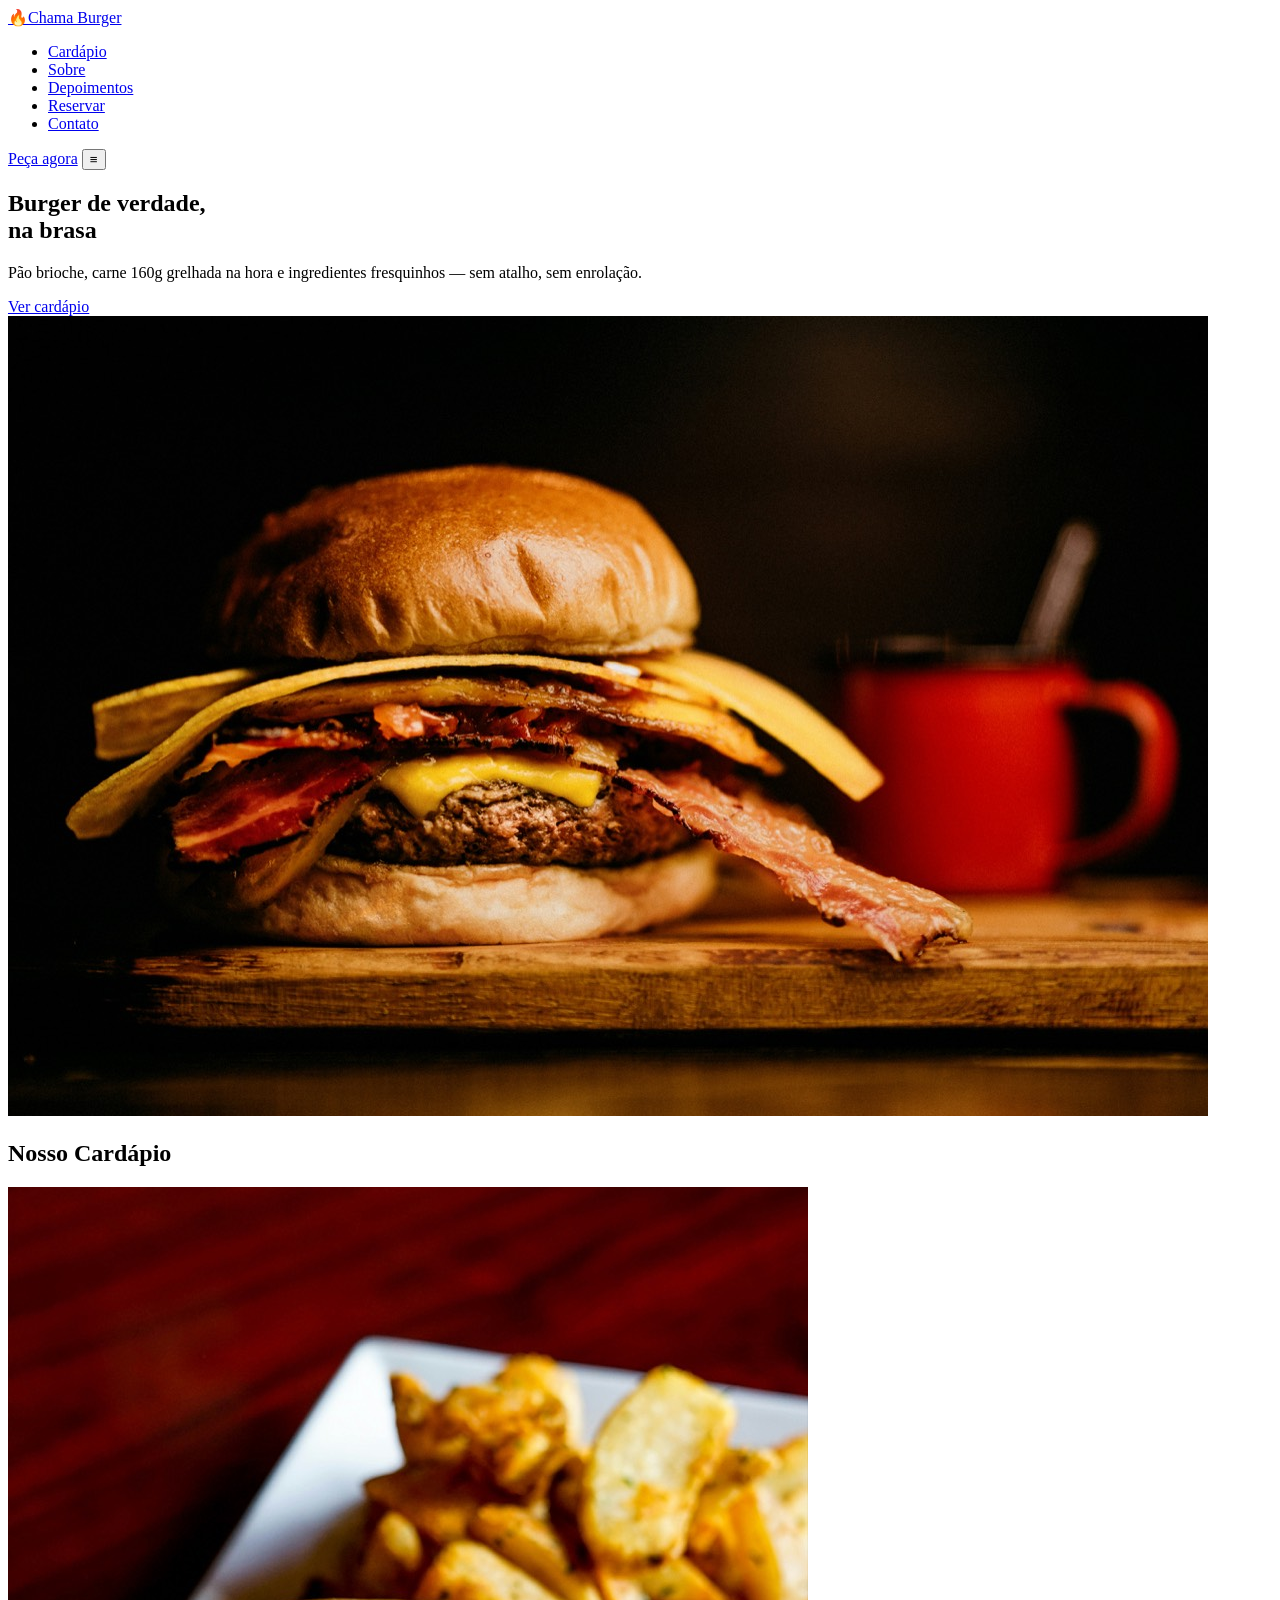
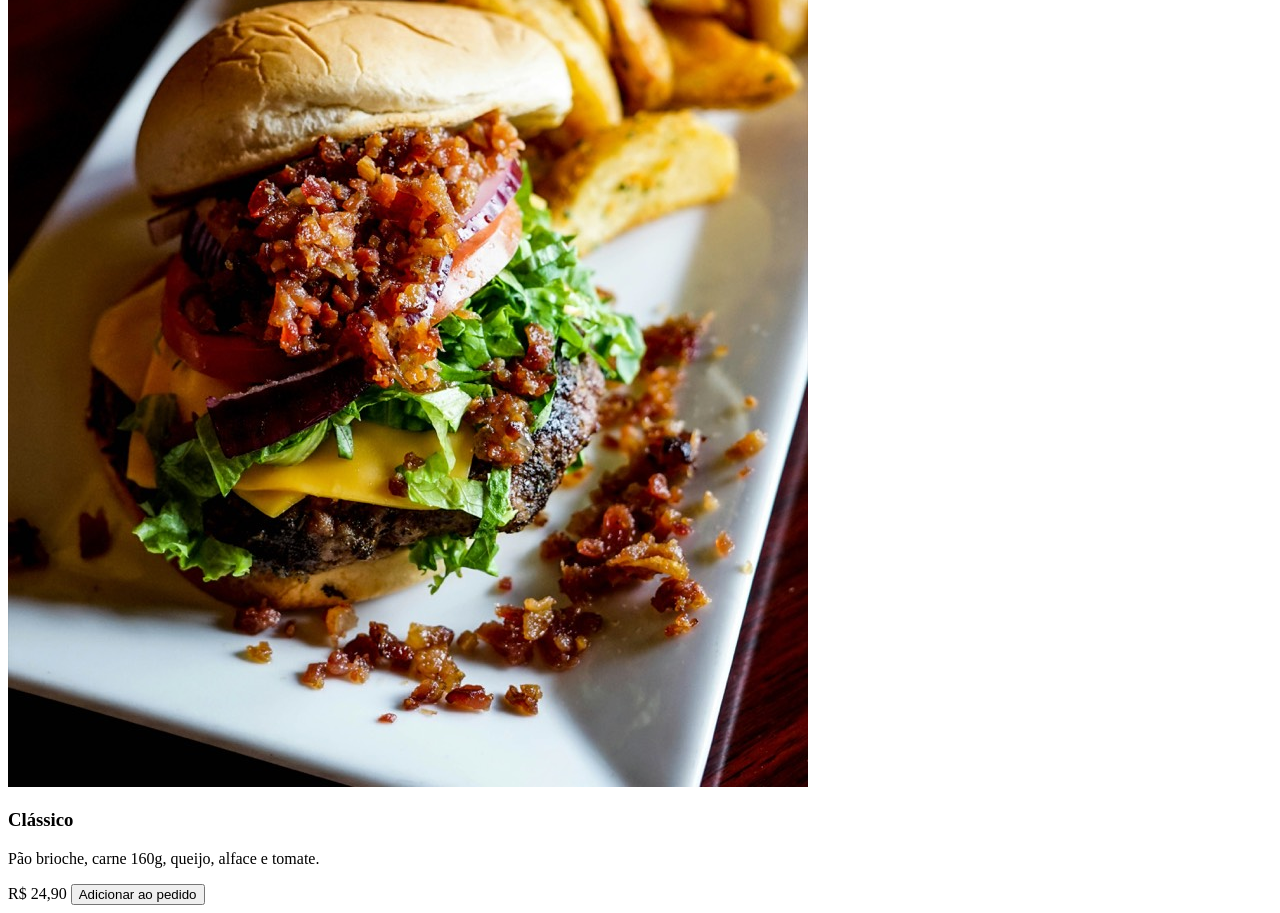
==== ChamaBurger1/index.html @ 5cbd8a9d "Primeiro commit" ====
<!DOCTYPE html>
<html lang="pt-BR">
<head>
    <meta charset="UTF-8">
    <meta name="viewport" content="width=device-width, initial-scale=1.0">
    <title>ChamaBurger</title>
</head>
<body>
    <header class="cabecalho-site">
        <nav class="barra-navegacao">
            <a href="#" class="logo">🔥Chama Burger</a>

            <ul class="menu-links" id="menuLink">
                <li><a href="#cardapio">Cardápio</a></li>
                <li><a href="#sobre">Sobre</a></li>
                <li><a href="#depoimentos">Depoimentos</a></li>
                <li><a href="#Reserva">Reservar</a></li>
                <li><a href="#Contato">Contato</a></li>
            </ul>
            <a href="#pedir" class="botao botao-nav">Peça agora</a>
            <button class="menu-abrir" id="menurAbrir" aria-label="Abrir menu">≡</button>
        </nav>
    </header>

    <main>
        <section class="destaque">
            <div class="destaque-conteudo">
                <div class="destaque-texto">
                    <h1>Burger de verdade,<br>na brasa</h1>
                    <p>Pão brioche, carne 160g grelhada na hora e ingredientes fresquinhos — sem atalho, sem enrolação.</p>
                    <a href="#cardapio" class="botao botao-primario">Ver cardápio</a>
                </div>
                <div class="destaque-imagem">
                    <img src="assets/images/destaque-burger.jpg" alt="Hambúrguer artesanal com bacon, queijo e pão brioche, grelhado na brasa">
                </div>
            </div>
        </section>

        <section class="cardapio" id="cardapio">
            <h2>Nosso Cardápio</h2>
            <div class="cardapio-itens">
                <article class="cardapio-item">
                    <div class="cardaipo-item-imagem">
                        <img src="assets/images/burger-classico.jpg" alt="Foto do burger Clássico: pão brioche, carne, tomate e queijo">
                    </div>
                    <h3>Clássico</h3>
                    <p>Pão brioche, carne 160g, queijo, alface e tomate.</p>
                    <span class="preco">R$ 24,90</span>
                    <button class="adicionar-carrinho" data-name="Clássico" data-preco="24.90">Adicionar ao pedido</button>
                </article>
            </div>
        </section>

    </main>

</body>
</html>
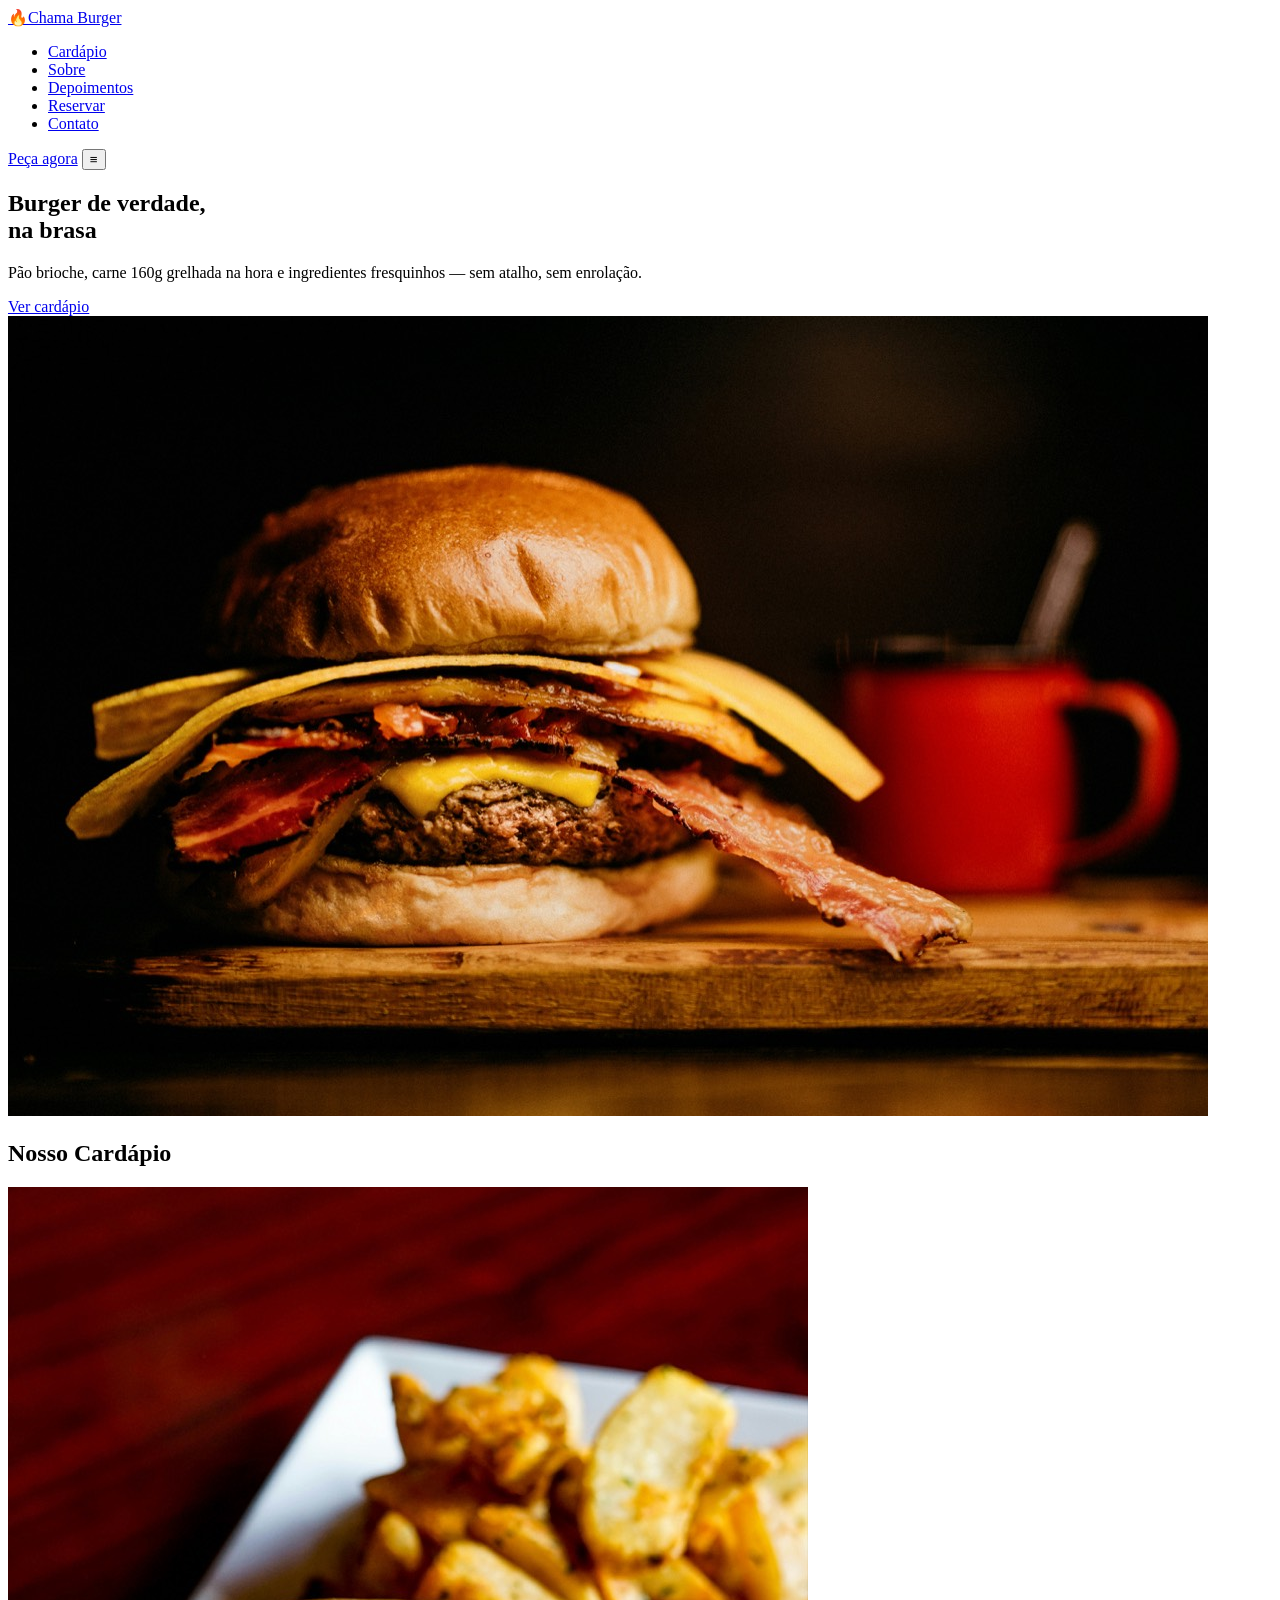
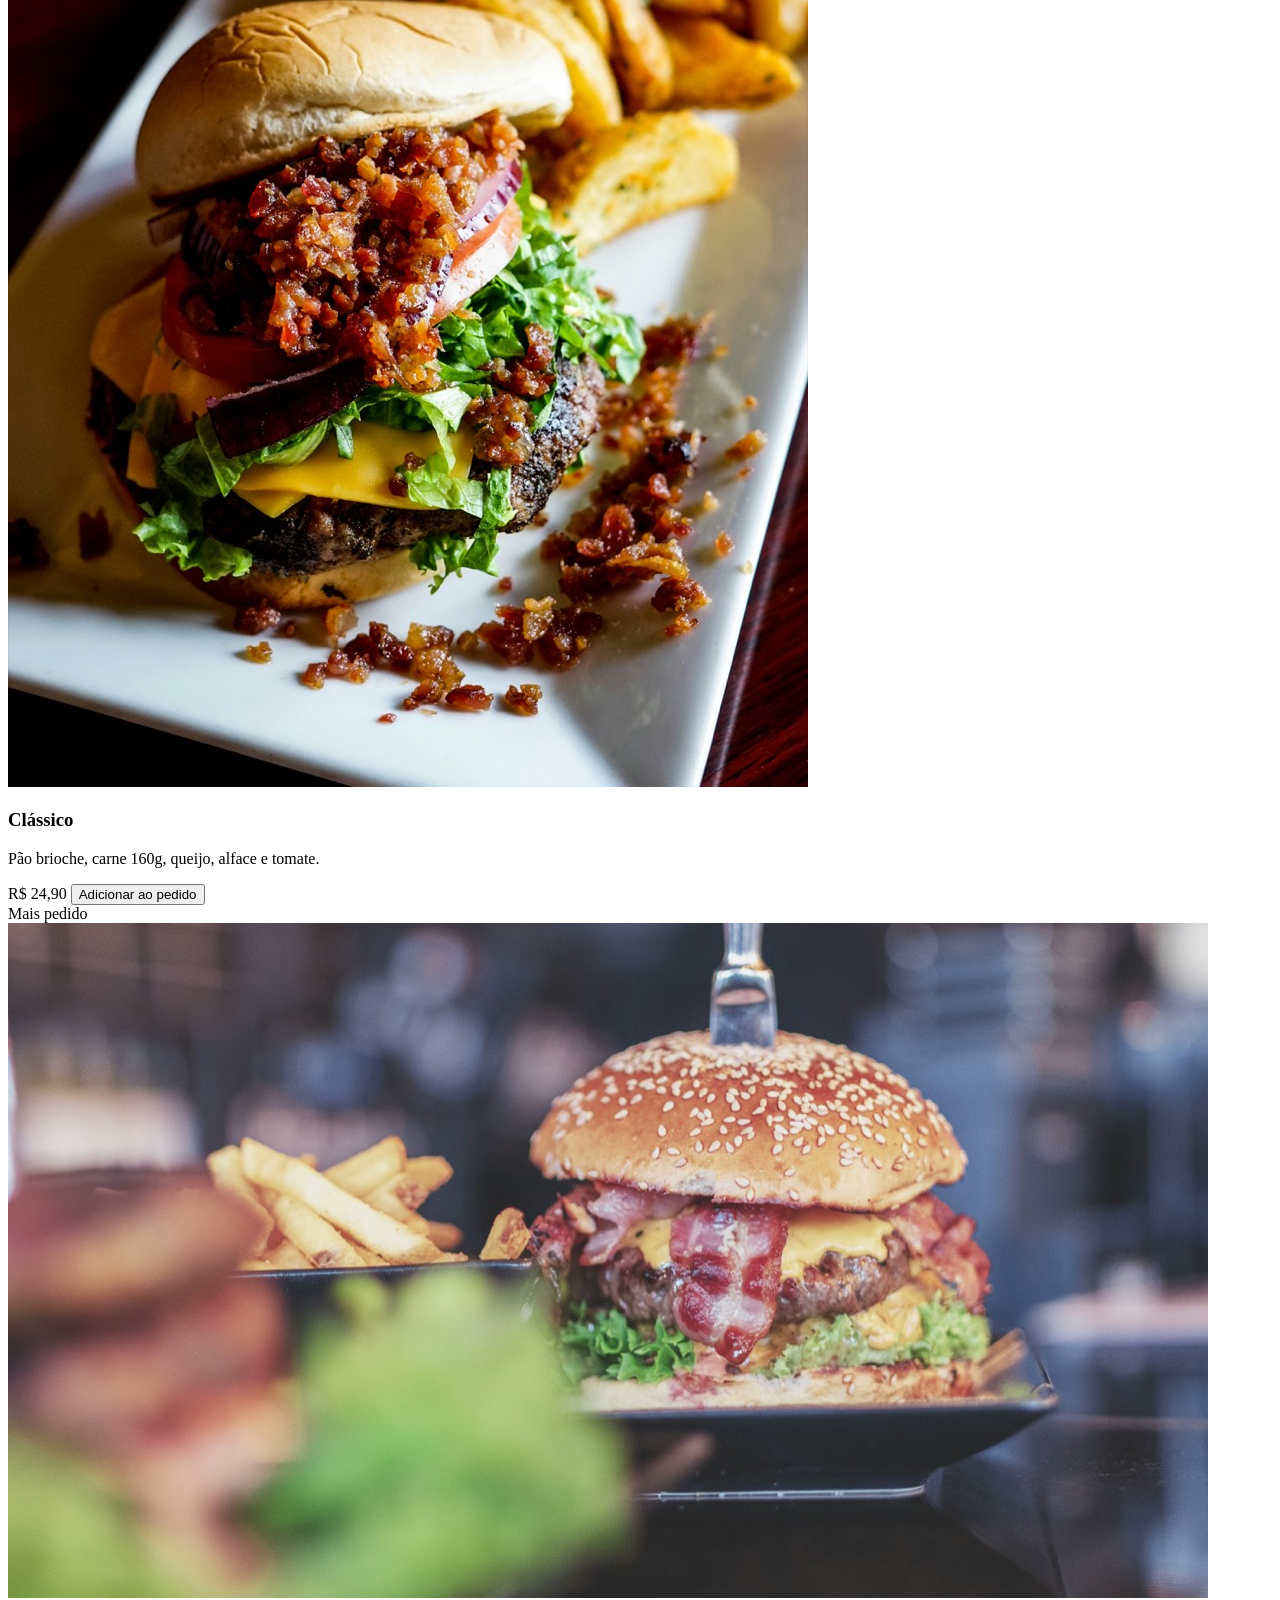
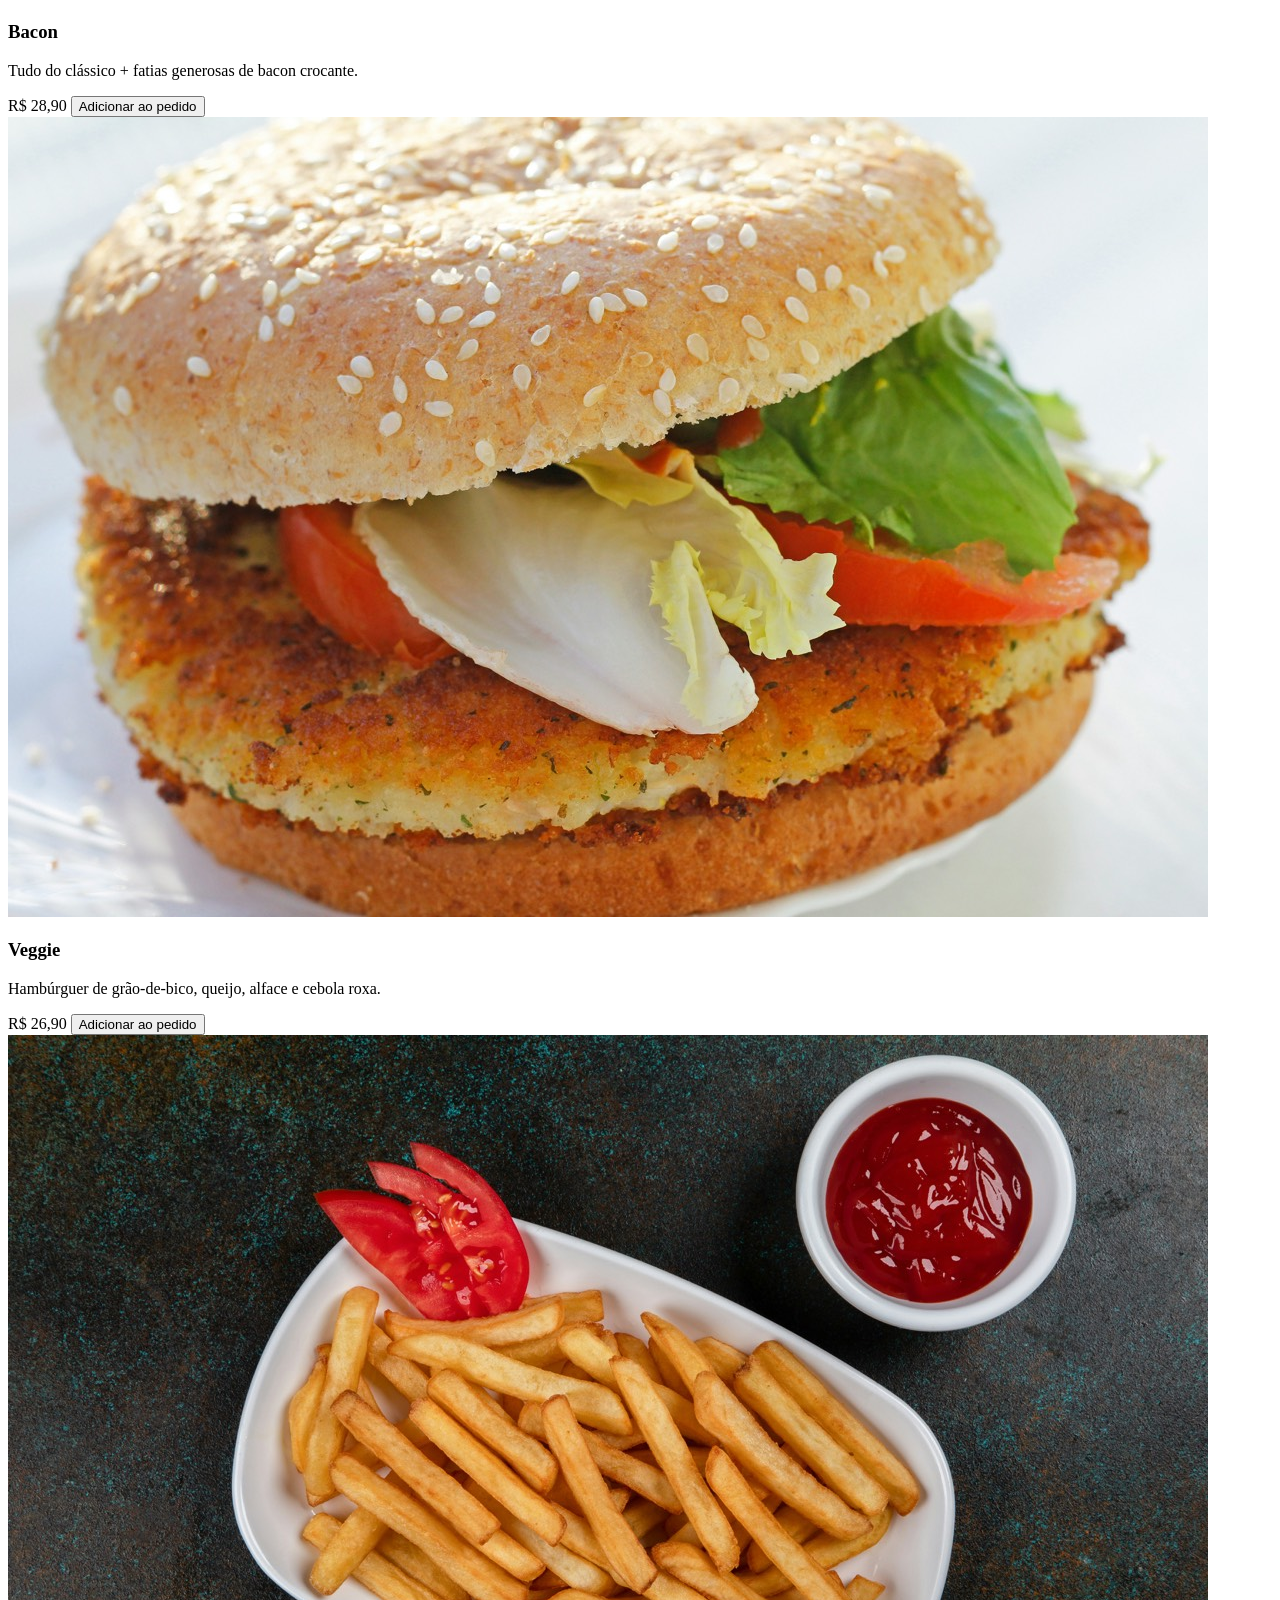
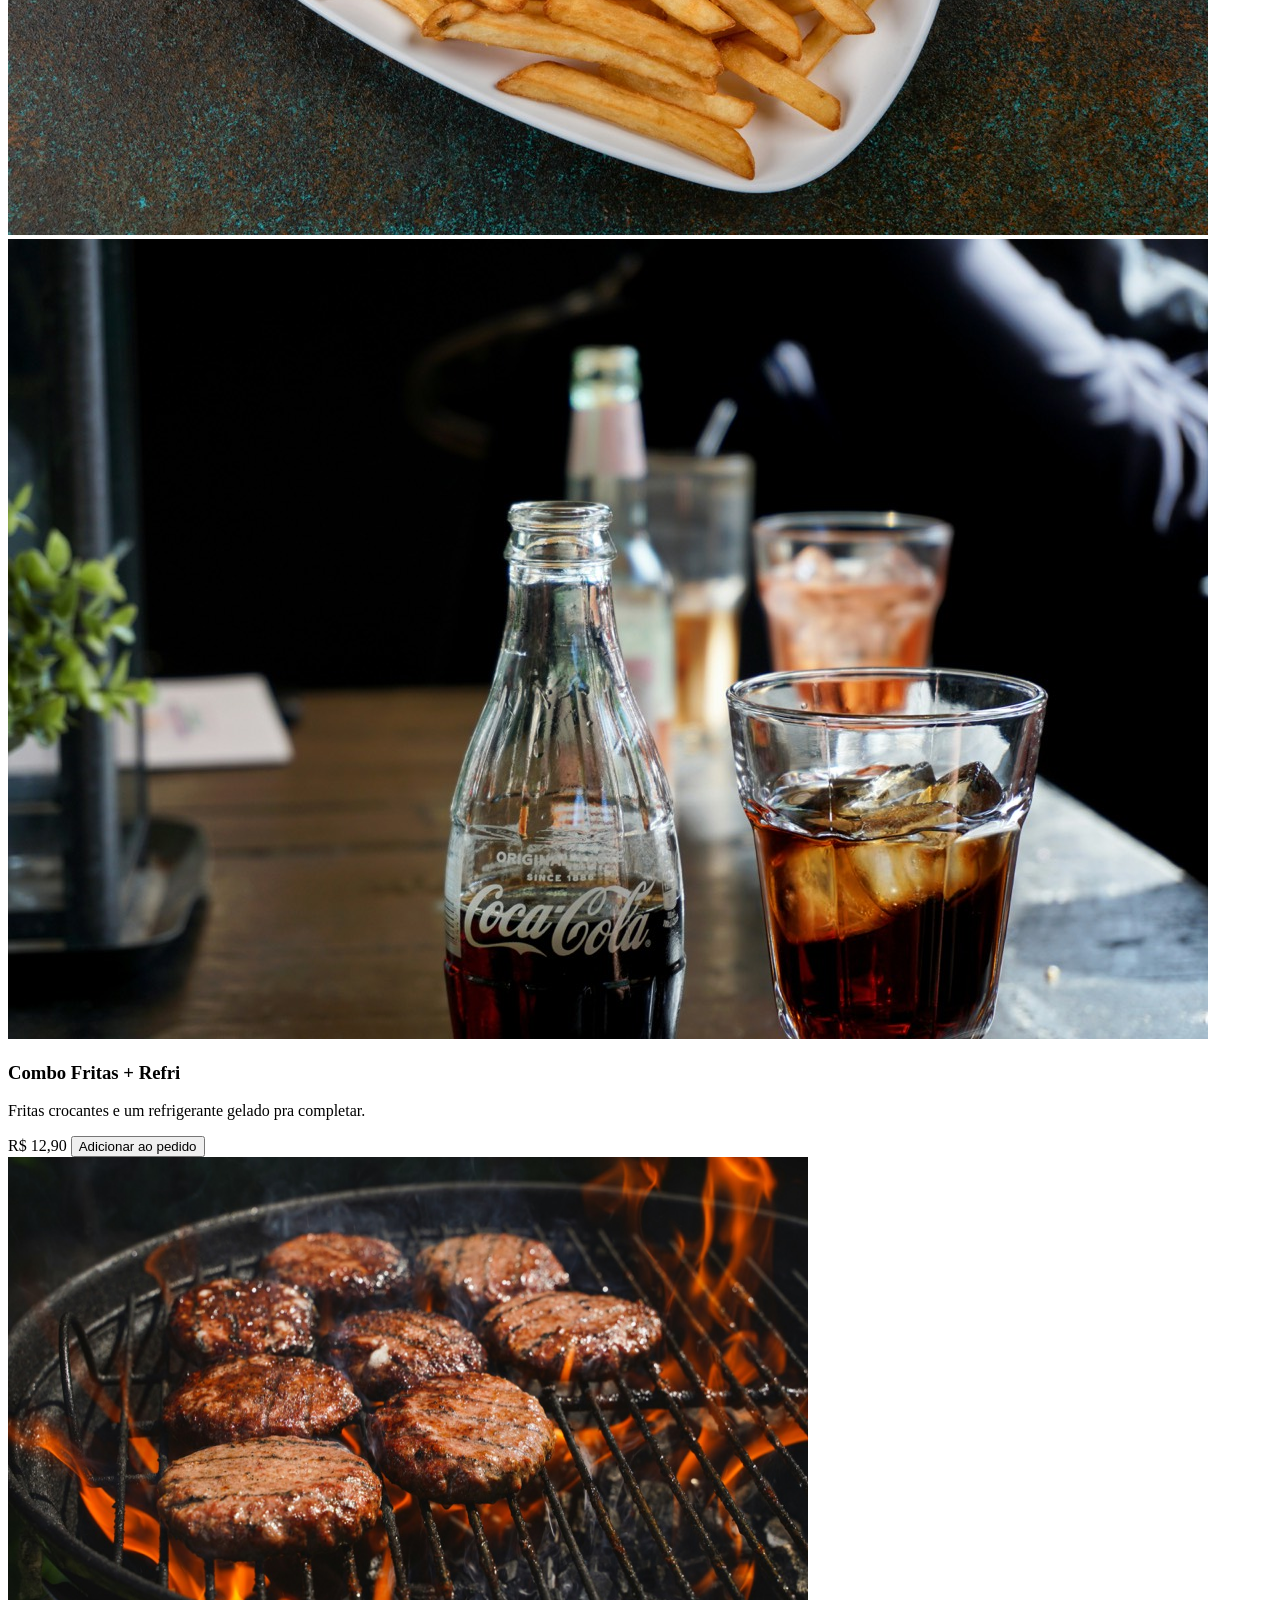
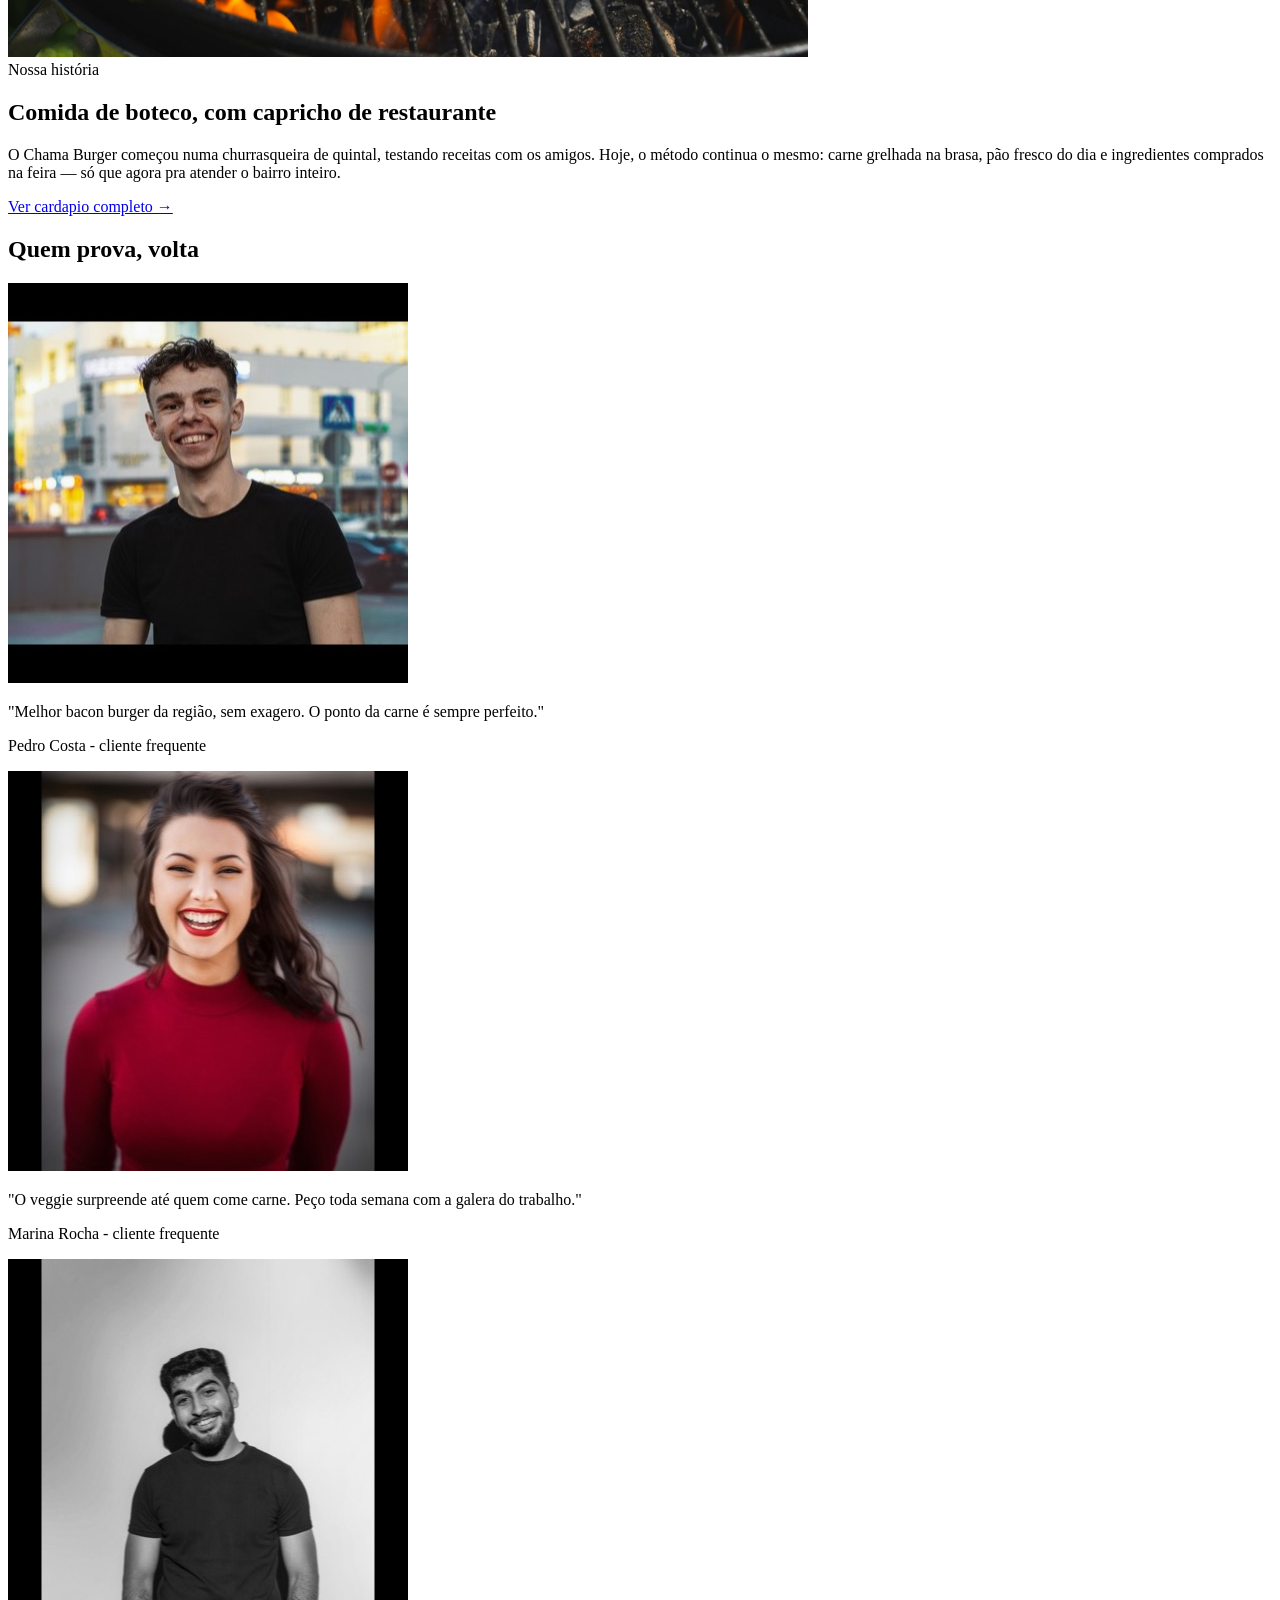
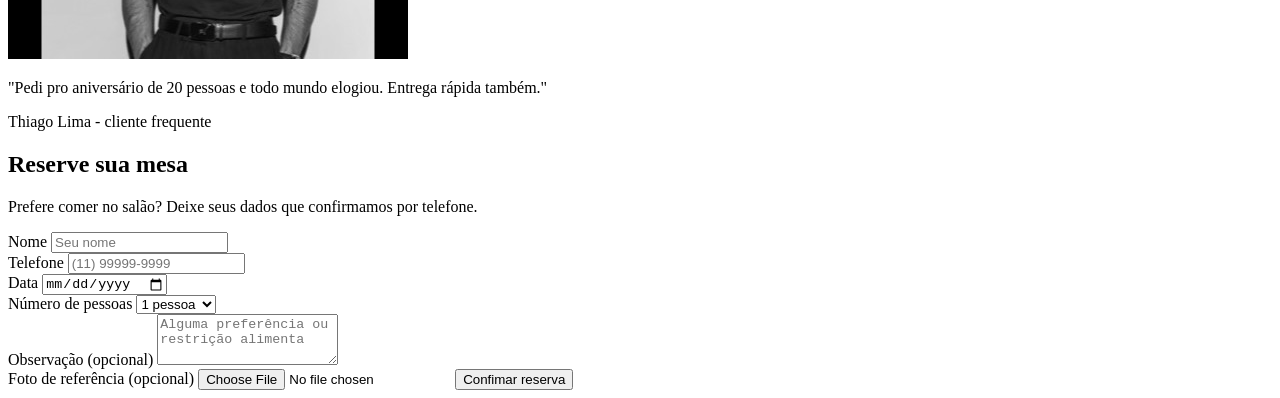
==== commit b9477e45: "ChamaBurger aula 2" ====
--- a/ChamaBurger1/index.html
+++ b/ChamaBurger1/index.html
@@ -1,10 +1,12 @@
 <!DOCTYPE html>
 <html lang="pt-BR">
+
 <head>
     <meta charset="UTF-8">
     <meta name="viewport" content="width=device-width, initial-scale=1.0">
     <title>ChamaBurger</title>
 </head>
+
 <body>
     <header class="cabecalho-site">
         <nav class="barra-navegacao">
@@ -27,11 +29,13 @@
             <div class="destaque-conteudo">
                 <div class="destaque-texto">
                     <h1>Burger de verdade,<br>na brasa</h1>
-                    <p>Pão brioche, carne 160g grelhada na hora e ingredientes fresquinhos — sem atalho, sem enrolação.</p>
+                    <p>Pão brioche, carne 160g grelhada na hora e ingredientes fresquinhos — sem atalho, sem enrolação.
+                    </p>
                     <a href="#cardapio" class="botao botao-primario">Ver cardápio</a>
                 </div>
                 <div class="destaque-imagem">
-                    <img src="assets/images/destaque-burger.jpg" alt="Hambúrguer artesanal com bacon, queijo e pão brioche, grelhado na brasa">
+                    <img src="assets/images/destaque-burger.jpg"
+                        alt="Hambúrguer artesanal com bacon, queijo e pão brioche, grelhado na brasa">
                 </div>
             </div>
         </section>
@@ -39,17 +43,149 @@
         <section class="cardapio" id="cardapio">
             <h2>Nosso Cardápio</h2>
             <div class="cardapio-itens">
+
                 <article class="cardapio-item">
                     <div class="cardaipo-item-imagem">
-                        <img src="assets/images/burger-classico.jpg" alt="Foto do burger Clássico: pão brioche, carne, tomate e queijo">
+                        <img src="assets/images/burger-classico.jpg"
+                            alt="Foto do burger Clássico: pão brioche, carne, tomate e queijo">
                     </div>
                     <h3>Clássico</h3>
                     <p>Pão brioche, carne 160g, queijo, alface e tomate.</p>
                     <span class="preco">R$ 24,90</span>
-                    <button class="adicionar-carrinho" data-name="Clássico" data-preco="24.90">Adicionar ao pedido</button>
+                    <button class="adicionar-carrinho" data-name="Clássico" data-preco="24.90">Adicionar ao
+                        pedido</button>
+                </article>
+
+                <article class="cardapio-item">
+                    <span class="selo">Mais pedido</span>
+                    <div class="cardaipo-item-imagem">
+                        <img src="assets/images/burger-bacon.jpg" alt="Foto do burger Bacon com fatias crocantes">
+                    </div>
+                    <h3>Bacon</h3>
+                    <p>Tudo do clássico + fatias generosas de bacon crocante.</p>
+                    <span class="preco">R$ 28,90</span>
+                    <button class="adicionar-carrinho" data-name="Bacon" data-preco="28.90">Adicionar ao pedido</button>
+                </article>
+
+                <article class="cardapio-item">
+                    <div class="cardaipo-item-imagem">
+                        <img src="assets/images/burger-veggie.jpg"
+                            alt="Foto do burger Veggie com grão-de-bico e salada">
+                    </div>
+                    <h3>Veggie</h3>
+                    <p>Hambúrguer de grão-de-bico, queijo, alface e cebola roxa.</p>
+                    <span class="preco">R$ 26,90</span>
+                    <button class="adicionar-carrinho" data-name="Veggie" data-preco="26.90">Adicionar ao
+                        pedido</button>
+                </article>
+
+                <article class="cardapio-item">
+                    <div class="cardaipo-item-imagem cardaipo-item-imagem-combo">
+                        <img src="assets/images/fritas.jpg" alt="Porção de fritas crocantes">
+                        <img src="assets/images/bebida.jpg" alt="Refrigerante gelado com gelo">
+                    </div>
+                    <h3>Combo Fritas + Refri</h3>
+                    <p>Fritas crocantes e um refrigerante gelado pra completar.</p>
+                    <span class="preco">R$ 12,90</span>
+                    <button class="adicionar-carrinho" data-name="Combo Fritas + Refri" data-preco="12.90">Adicionar ao
+                        pedido</button>
                 </article>
             </div>
         </section>
+
+        <!-- Sobre -->
+        <section class="sobre" id="sobre">
+            <div class="Sobre-imagem">
+                <img src="assets/images/sobre-burger.jpg" alt="Hambúrguer na brasa " width="800" height="500">
+            </div>
+
+            <div class="sobre-texto">
+                <span class="secao-rotulo">Nossa história</span>
+                <h2>Comida de boteco, com capricho de restaurante</h2>
+                <p>O Chama Burger começou numa churrasqueira de quintal, testando receitas com os
+                    amigos. Hoje, o método continua o mesmo: carne grelhada na brasa, pão fresco
+                    do dia e ingredientes comprados na feira — só que agora pra atender o bairro
+                    inteiro.
+                </p>
+                <a href="#cardapio" class="link-seta">Ver cardapio completo →</a>
+            </div>
+        </section>
+
+       <!-- Depoimentos -->
+        <section class="Depoimentos" id="Depoimentos">
+
+            <h2>Quem prova, volta</h2>
+            <div class="Depoimentos-lista">
+
+                <article class="Depoimento">
+                    <img src="assets/images/avatar-pedro.jpg" alt="foto de Pedro Costa" class="avatar">
+                    <p class="citacao">"Melhor bacon burger da região, sem exagero. O ponto da carne é sempre perfeito."</p>
+                    <p class="autor">Pedro Costa <span>- cliente frequente</span></p>
+                </article>
+
+                <article class="Depoimento">
+                    <img src="assets/images/avatar-marina.jpg" alt="foto de Marina Rocha" class="avatar">
+                    <p class="citacao">"O veggie surpreende até quem come carne. Peço toda semana com a galera do trabalho."</p>
+                    <p class="autor">Marina Rocha <span>- cliente frequente</span></p>
+                </article>
+
+                <article class="Depoimento">
+                    <img src="assets/images/avatar-thiago.jpg" alt="foto de Thiago Lima" class="avatar">
+                    <p class="citacao">"Pedi pro aniversário de 20 pessoas e todo mundo elogiou. Entrega rápida também."</p>
+                    <p class="autor">Thiago Lima <span>- cliente frequente</span></p>
+                </article>
+            </div>
+        </section>
+
+        <!-- Reserva -->  
+        <section class="reserva" id="reserva">
+            <h2>Reserve sua mesa</h2>
+            <p>Prefere comer no salão? Deixe seus dados que confirmamos por telefone.</p>
+
+            <form class="reserva-formulario" id="reservaFormulario">
+
+                <div class="linha-formulario">
+                    <label for="nome">Nome</label>
+                    <input type="text" id="nome" name="nome" placeholder="Seu nome" required>
+                </div>
+
+                <div class="linha-formulario">
+                    <label for="telefone">Telefone</label>
+                    <input type="tel" id="telefone" name="telefone" placeholder="(11) 99999-9999" required>
+                </div>
+
+                <div class="linha-formulario">
+                    <label for="data">Data</label>
+                    <input type="date" id="data" name="data" required>
+                </div>
+
+                <div class="linha-formulario">
+                    <label for="pessoas">Número de pessoas</label>
+                    <select name="pessoas" id="pessoas">
+                        <option value="1">1 pessoa</option>
+                        <option value="2">2 pessoa</option>
+                        <option value="3">3 pessoa</option>
+                        <option value="4">4 pessoa</option>
+                        <option value="5+">5 ou mais</option>
+                    </select>
+                </div>
+
+                <div class="linha-formulario linha-formulario-completa">
+                    <label for="mensagem">Observação (opcional)</label>
+                    <textarea name="mensagem" id="mensagem" rows="3" placeholder="Alguma preferência ou restrição alimenta"></textarea>
+                </div>
+
+                <div class="linha-formulario linha-formulario-completa">
+                    <label for="foto">Foto de referência (opcional)</label>
+                    <input type="file" id="foto" name="foto" accept="image/*">
+
+                    <img id="fotoPrevia" class="foto-previa" alt="Prévia da imagem selecionada" hidden>
+                    <button type="submit" class="botao botao-primario formulario-enviar">Confimar reserva</button>
+                </div>
+
+            </form>
+        </section>
+
 
     </main>
 
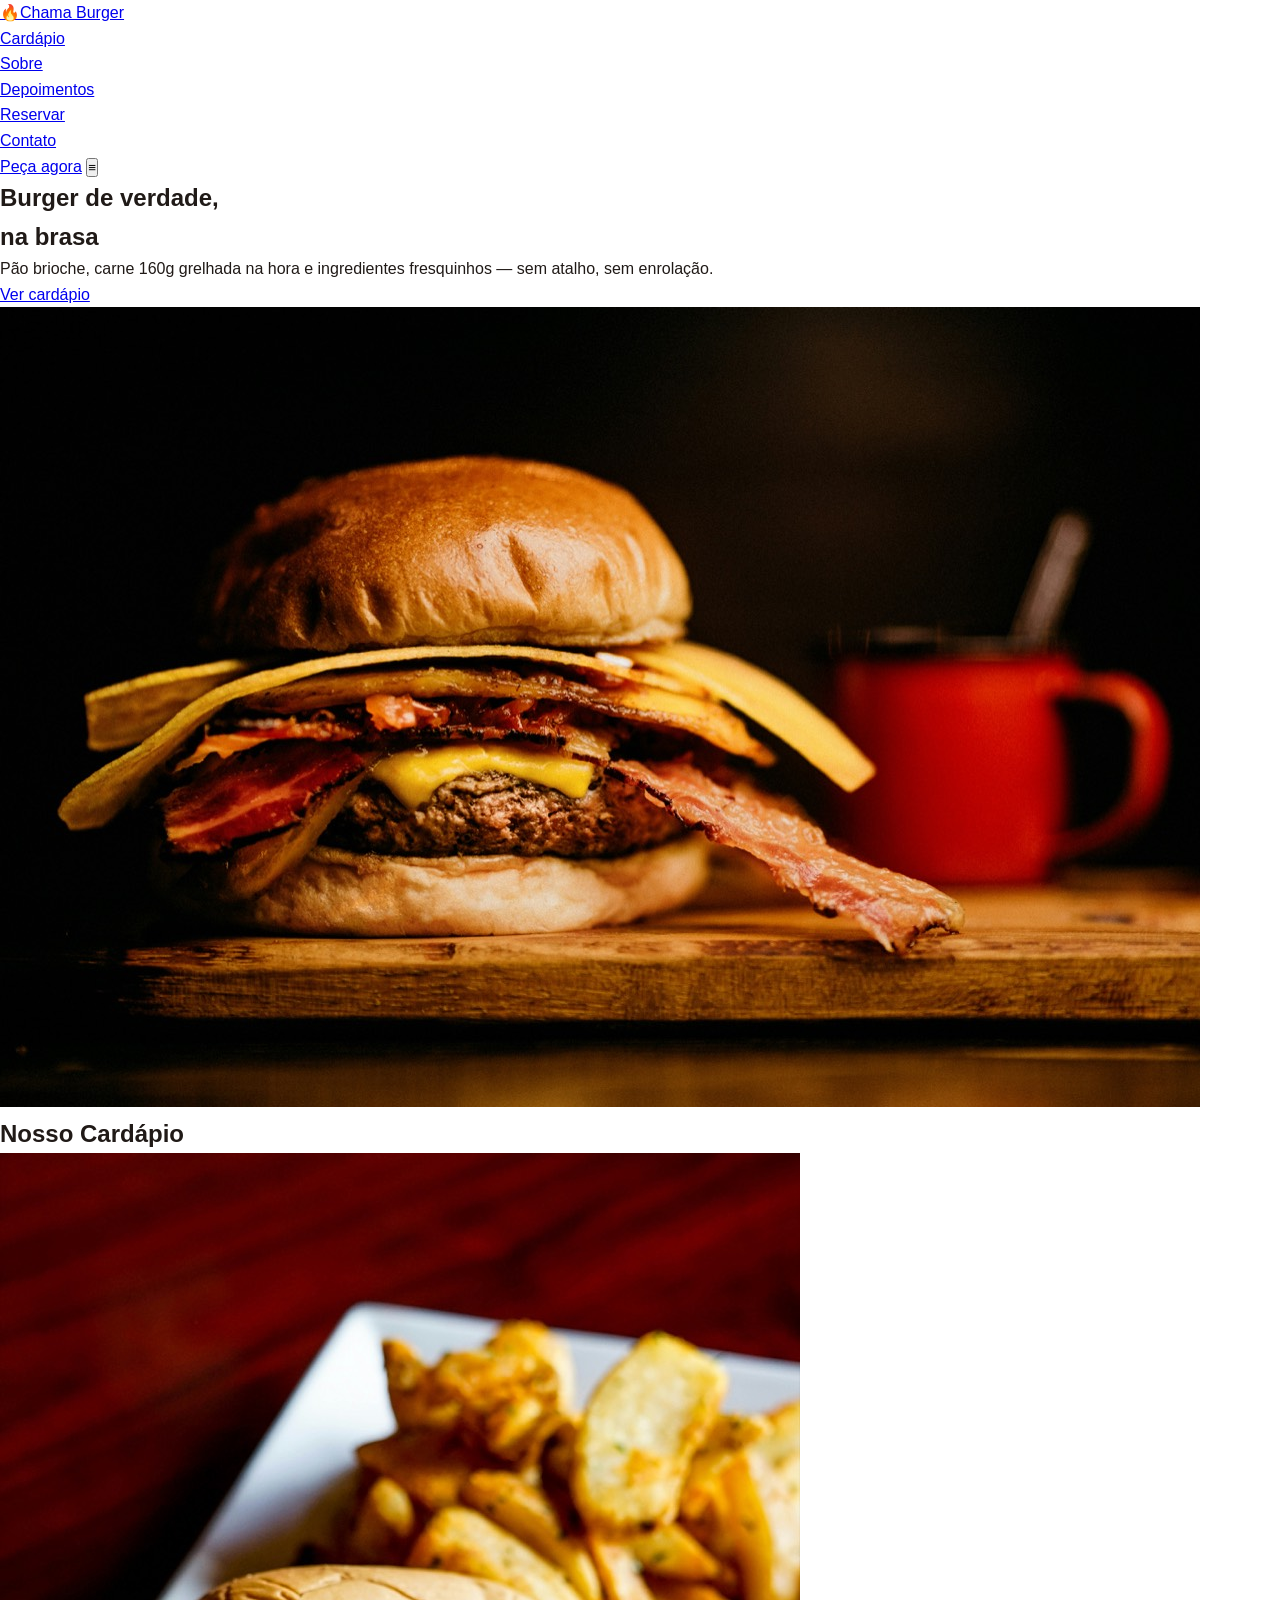
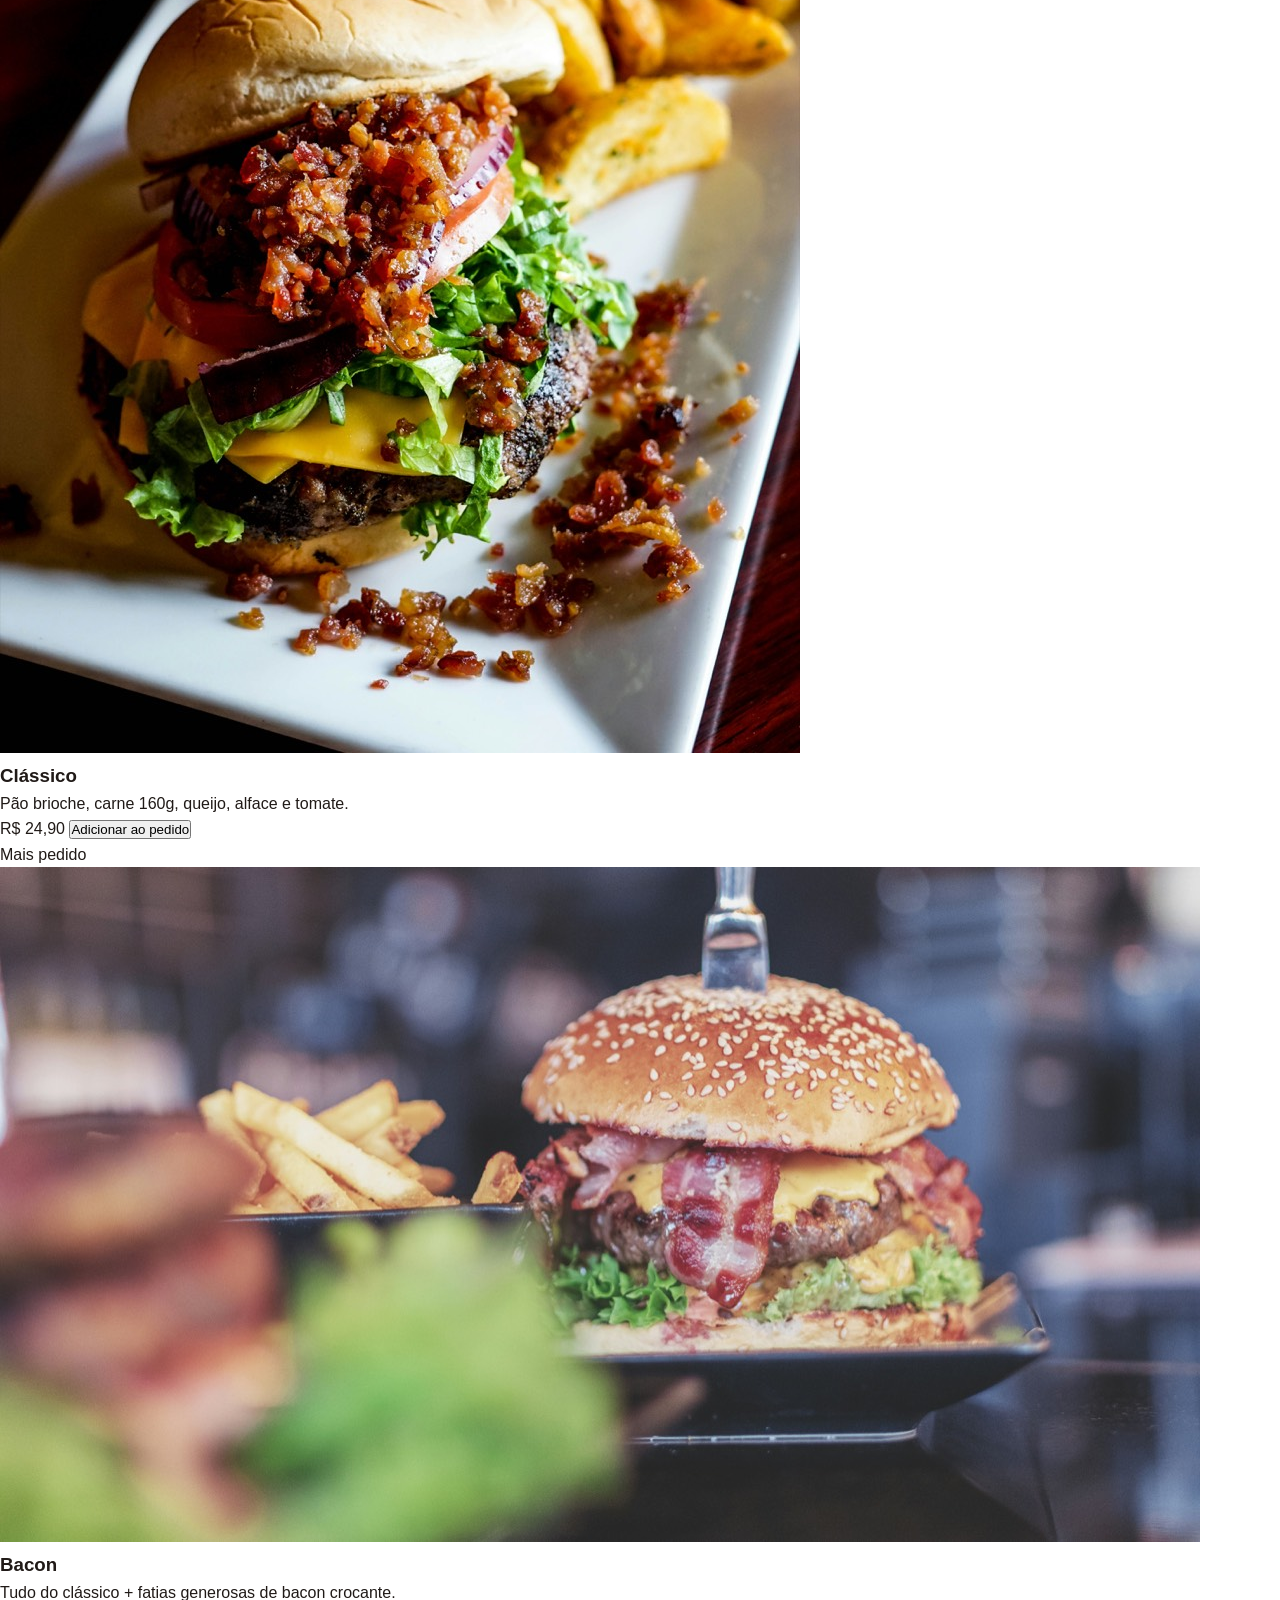
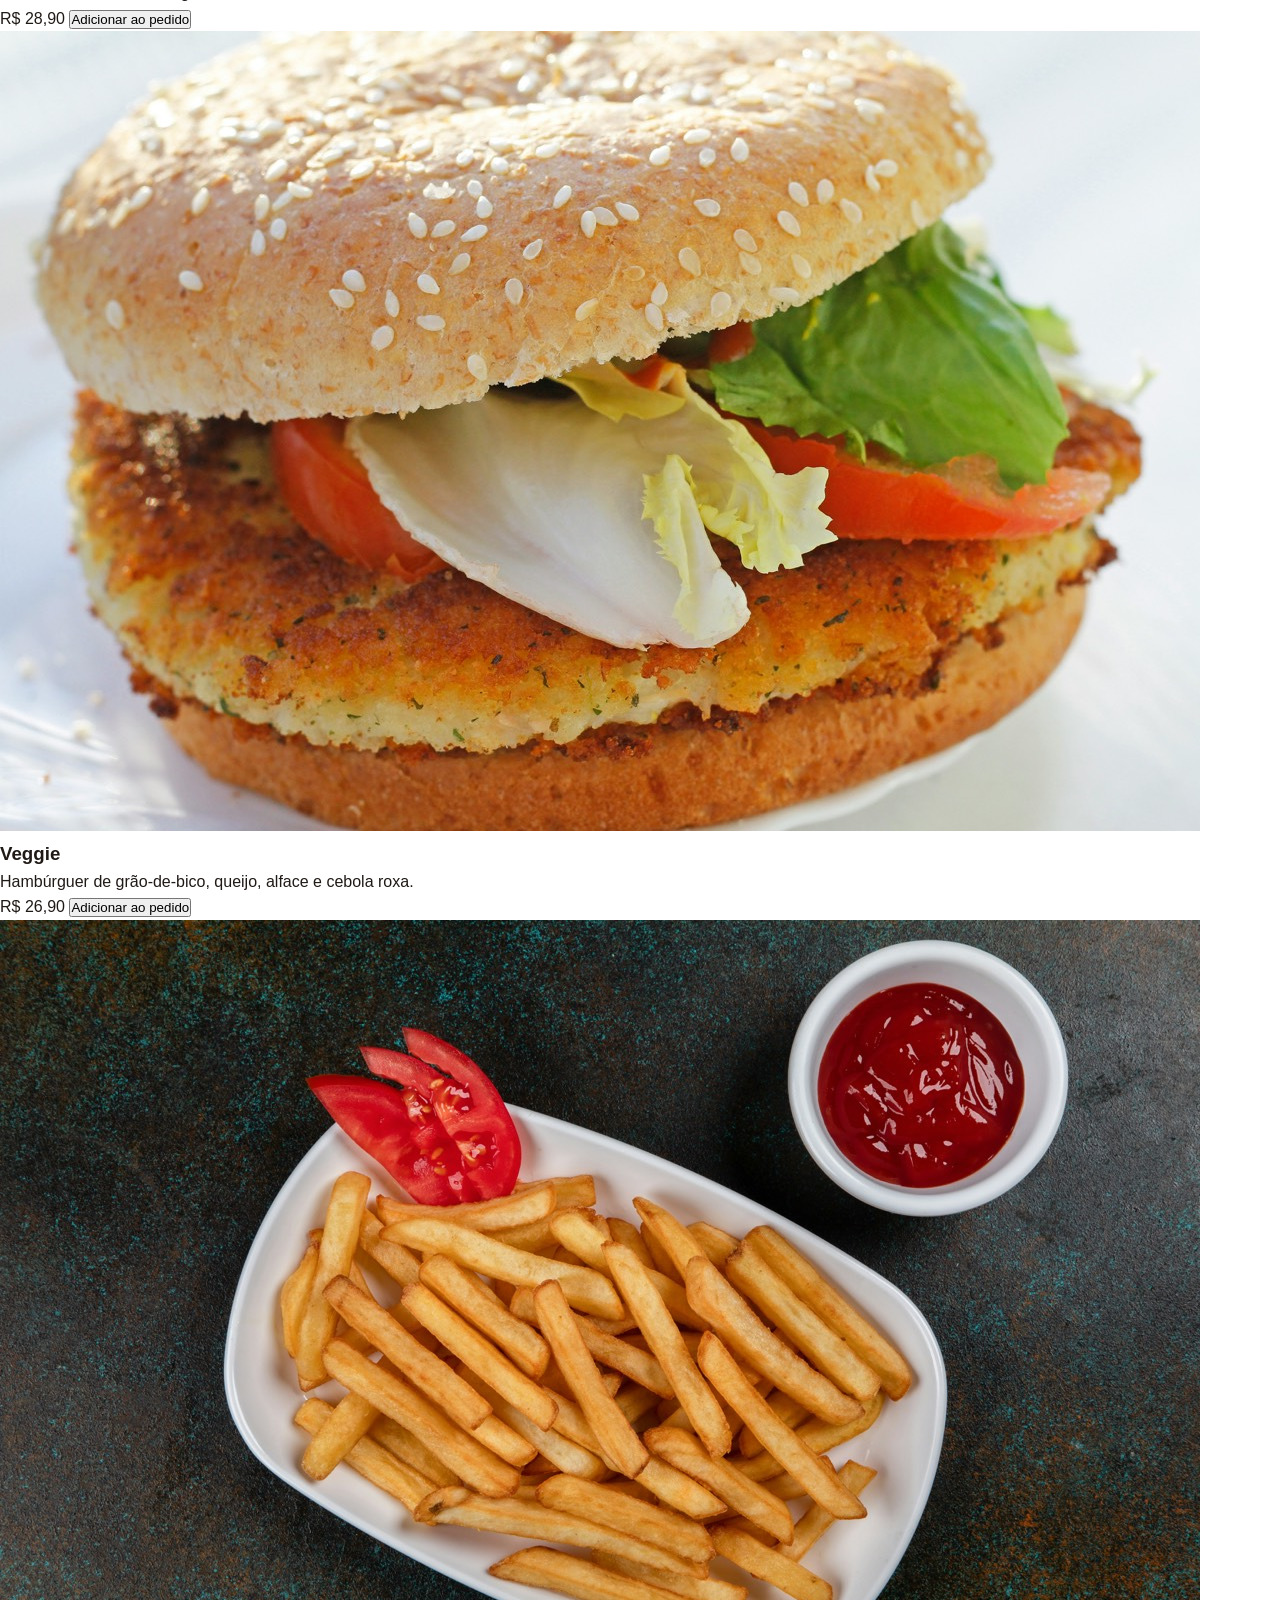
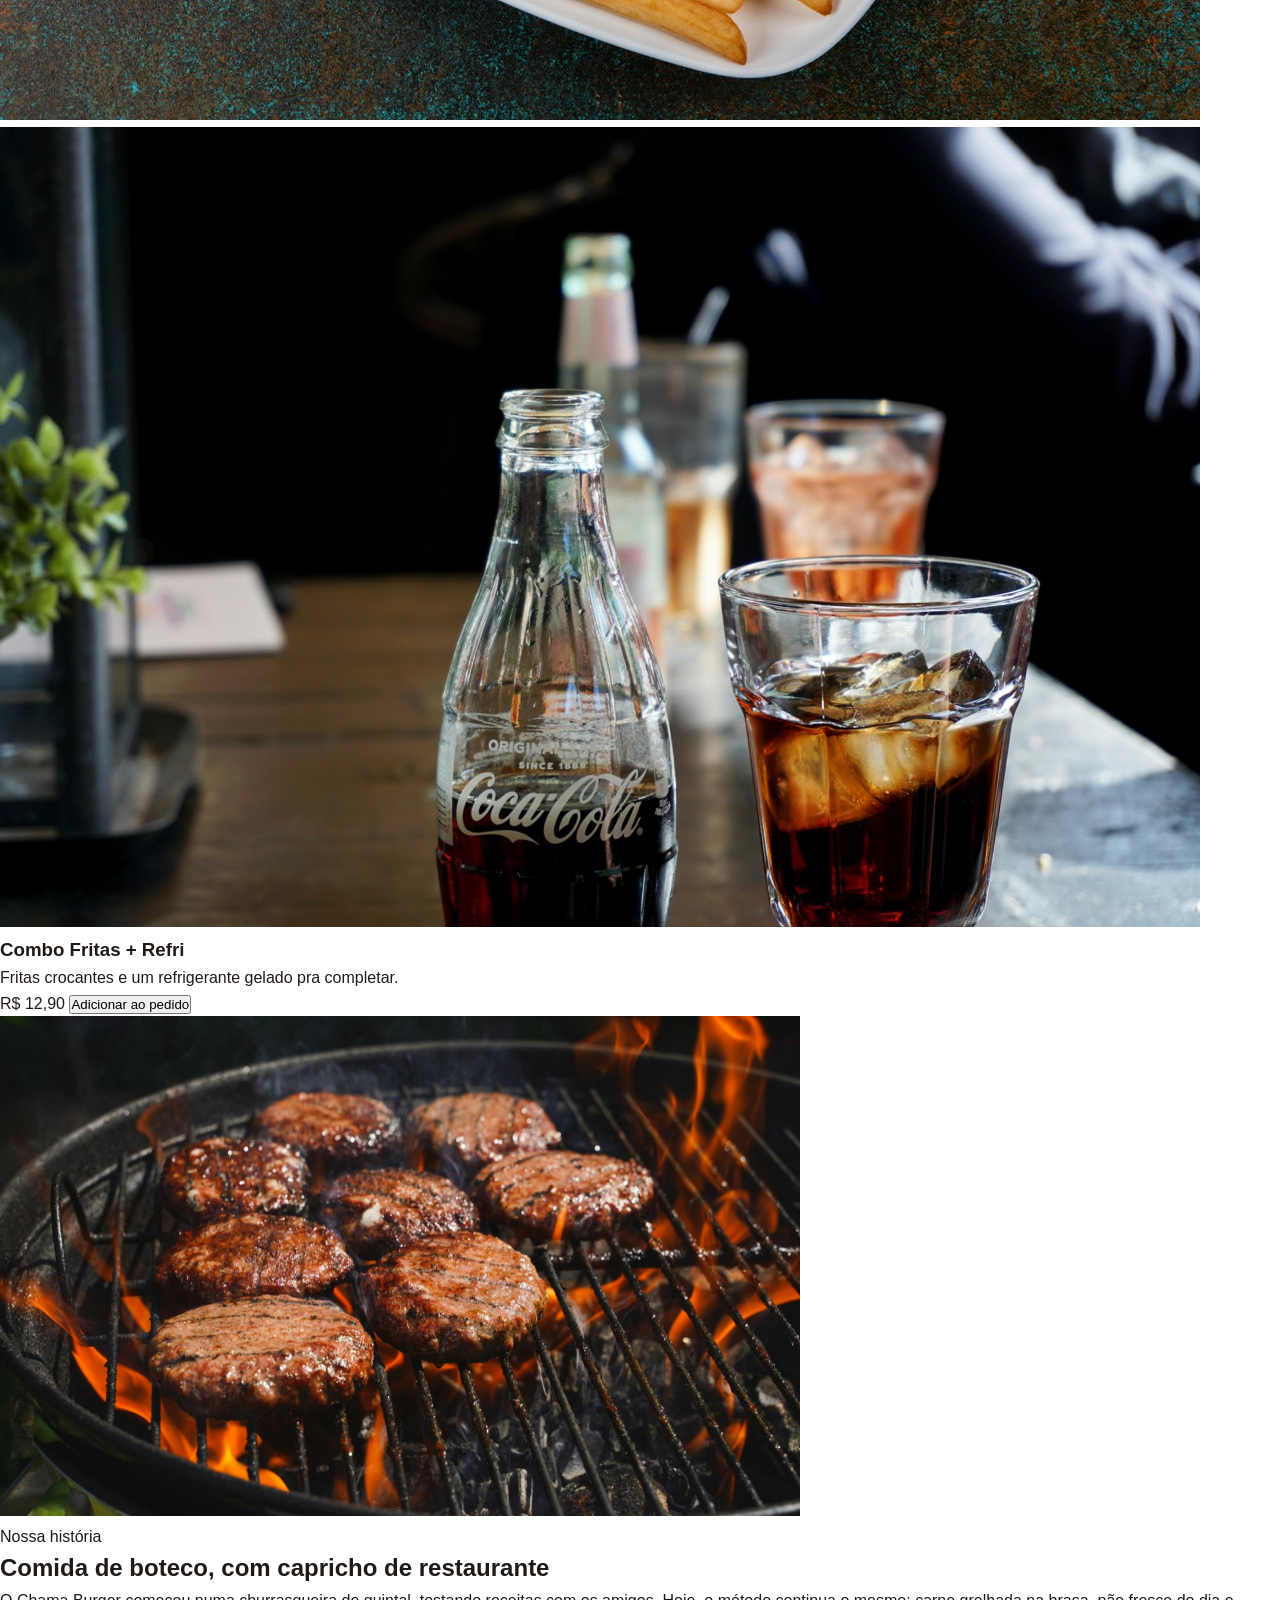
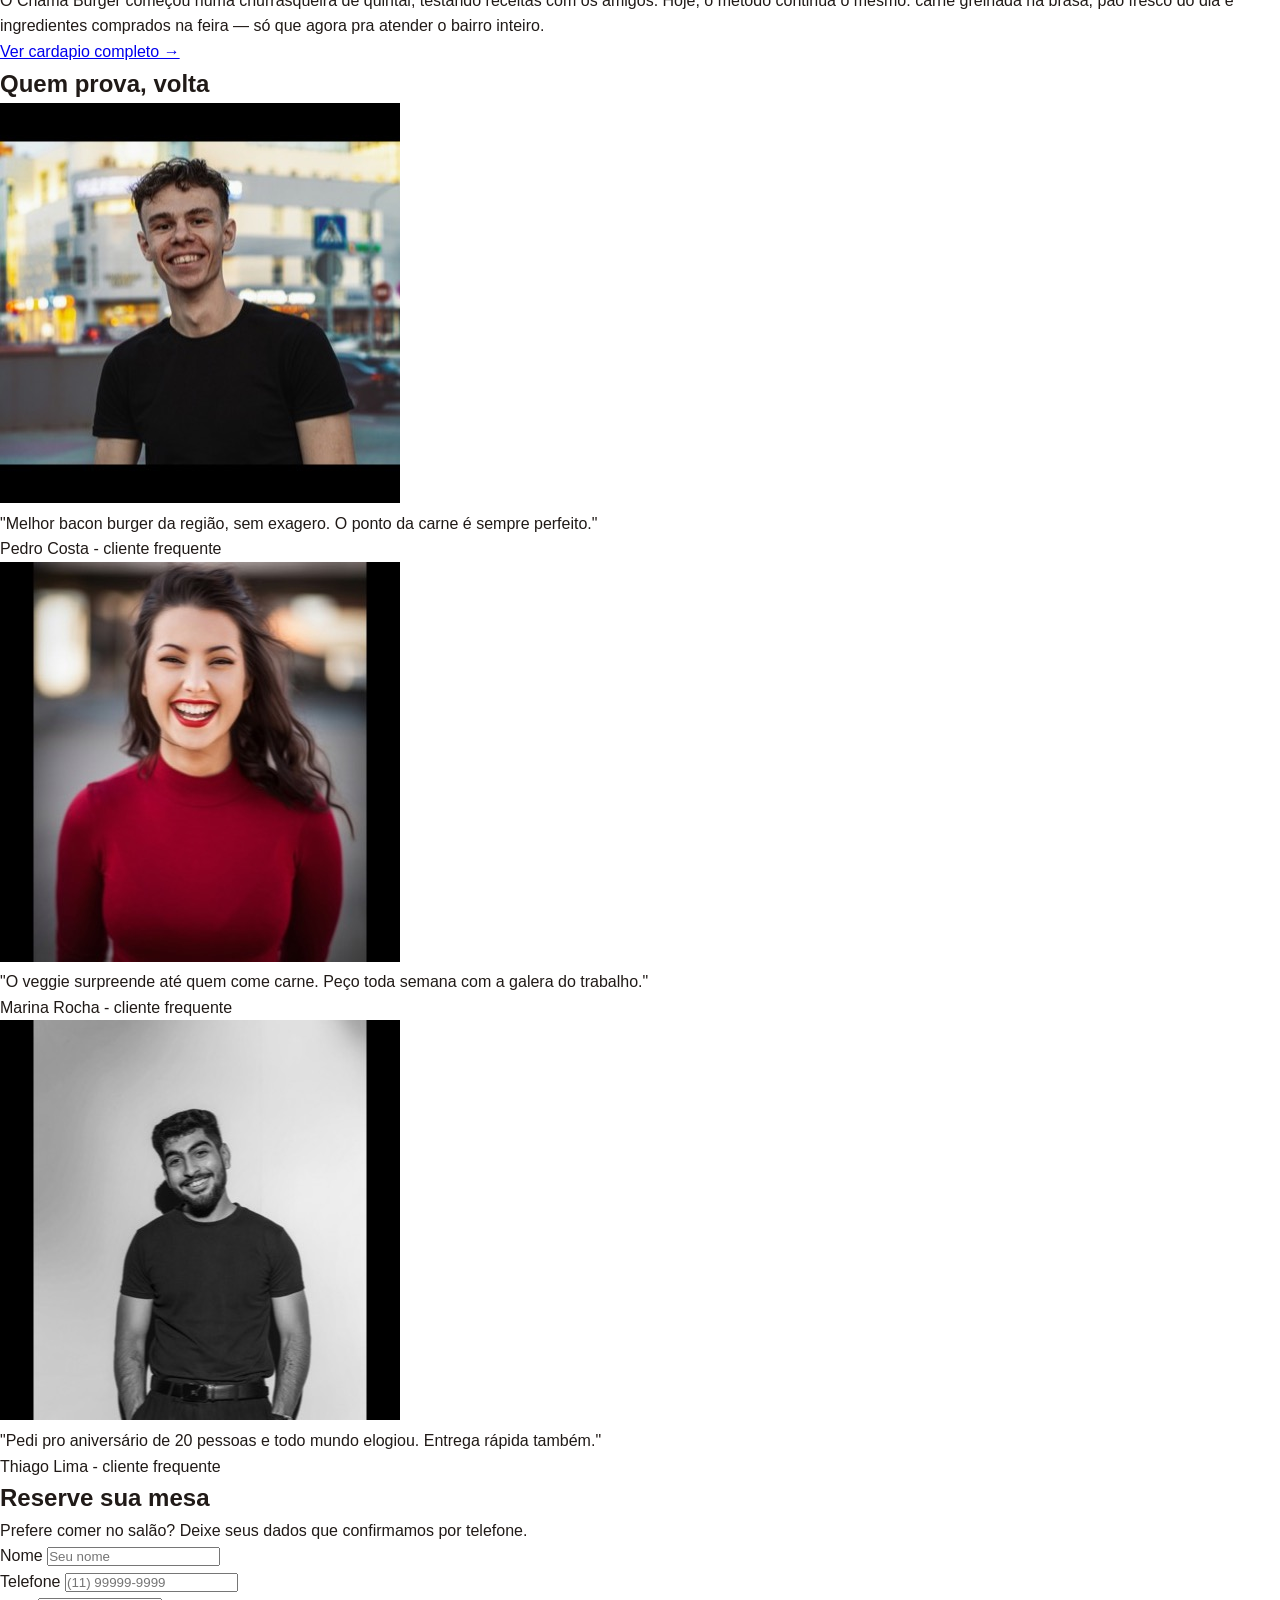
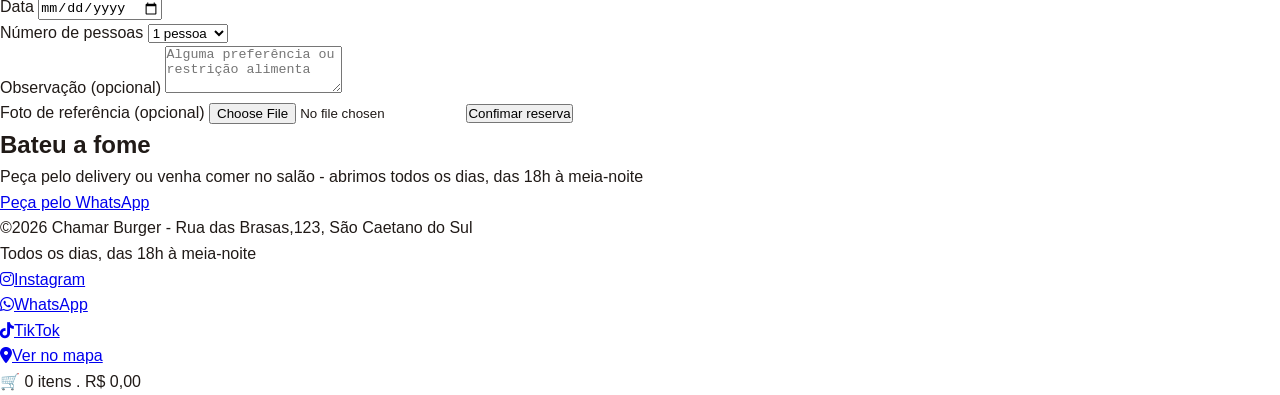
==== commit 22fd30e1: "aula css" ====
--- a/ChamaBurger1/index.html
+++ b/ChamaBurger1/index.html
@@ -5,6 +5,8 @@
     <meta charset="UTF-8">
     <meta name="viewport" content="width=device-width, initial-scale=1.0">
     <title>ChamaBurger</title>
+    <link rel="stylesheet" href="https://cdnjs.cloudflare.com/ajax/libs/font-awesome/6.5.2/css/all.min.css">
+    <link rel="stylesheet" href="style.css">
 </head>
 
 <body>
@@ -111,7 +113,7 @@
             </div>
         </section>
 
-       <!-- Depoimentos -->
+        <!-- Depoimentos -->
         <section class="Depoimentos" id="Depoimentos">
 
             <h2>Quem prova, volta</h2>
@@ -119,25 +121,28 @@
 
                 <article class="Depoimento">
                     <img src="assets/images/avatar-pedro.jpg" alt="foto de Pedro Costa" class="avatar">
-                    <p class="citacao">"Melhor bacon burger da região, sem exagero. O ponto da carne é sempre perfeito."</p>
+                    <p class="citacao">"Melhor bacon burger da região, sem exagero. O ponto da carne é sempre perfeito."
+                    </p>
                     <p class="autor">Pedro Costa <span>- cliente frequente</span></p>
                 </article>
 
                 <article class="Depoimento">
                     <img src="assets/images/avatar-marina.jpg" alt="foto de Marina Rocha" class="avatar">
-                    <p class="citacao">"O veggie surpreende até quem come carne. Peço toda semana com a galera do trabalho."</p>
+                    <p class="citacao">"O veggie surpreende até quem come carne. Peço toda semana com a galera do
+                        trabalho."</p>
                     <p class="autor">Marina Rocha <span>- cliente frequente</span></p>
                 </article>
 
                 <article class="Depoimento">
                     <img src="assets/images/avatar-thiago.jpg" alt="foto de Thiago Lima" class="avatar">
-                    <p class="citacao">"Pedi pro aniversário de 20 pessoas e todo mundo elogiou. Entrega rápida também."</p>
+                    <p class="citacao">"Pedi pro aniversário de 20 pessoas e todo mundo elogiou. Entrega rápida também."
+                    </p>
                     <p class="autor">Thiago Lima <span>- cliente frequente</span></p>
                 </article>
             </div>
         </section>
 
-        <!-- Reserva -->  
+        <!-- Reserva -->
         <section class="reserva" id="reserva">
             <h2>Reserve sua mesa</h2>
             <p>Prefere comer no salão? Deixe seus dados que confirmamos por telefone.</p>
@@ -172,7 +177,8 @@
 
                 <div class="linha-formulario linha-formulario-completa">
                     <label for="mensagem">Observação (opcional)</label>
-                    <textarea name="mensagem" id="mensagem" rows="3" placeholder="Alguma preferência ou restrição alimenta"></textarea>
+                    <textarea name="mensagem" id="mensagem" rows="3"
+                        placeholder="Alguma preferência ou restrição alimenta"></textarea>
                 </div>
 
                 <div class="linha-formulario linha-formulario-completa">
@@ -183,11 +189,47 @@
                     <button type="submit" class="botao botao-primario formulario-enviar">Confimar reserva</button>
                 </div>
 
+
             </form>
-        </section>
-
-
+
+            <div class="reserva-confirmacao" id="reservaConfirmacao"></div>
+
+        </section>
+
+        <!-- Final -->
+
+        <section class="chamada-final" id="pedir">
+            <h2>Bateu a fome</h2>
+            <p>
+                Peça pelo delivery ou venha comer no salão - abrimos todos os dias, das 18h à meia-noite
+            </p>
+            <a href="#" class="botao botao-destaque">Peça pelo WhatsApp</a>
+        </section>
     </main>
+
+    <footer class="rodape-site" id="contato">
+        <div class="rodape-info">
+            <p>&copy;2026 Chamar Burger - Rua das Brasas,123, São Caetano do Sul</p>
+            <p class="rodape-horario">Todos os dias, das 18h à meia-noite</p>
+        </div>
+
+        <ul class="rodape-links">
+            <li><a href="#" aria-label="Instagram"><i class="fa-brands fa-instagram"></i><span>Instagram</span></a></li>
+            <li><a href="#" aria-label="WhatsApp"><i class="fa-brands fa-whatsapp"></i><span>WhatsApp</span></a></li>
+            <li><a href="#" aria-label="TikTok"><i class="fa-brands fa-tiktok"></i><span>TikTok</span></a></li>
+            <li><a href="#" aria-label="Ver no mapa"><i class="fa-solid fa-location-dot"></i><span>Ver no mapa</span></a></li>
+        </ul>
+    </footer>
+
+    <div class="carrinho-resumo" id="carrinhoResumo">
+        <span class="carrinho-icone">🛒</span>
+        <span id="carrinhoContador">0</span> itens . <span id="carrinhoTotal">R$ 0,00
+
+
+
+        </span>
+    </div>
+
 
 </body>
 </html>
--- a/ChamaBurger1/style.css
+++ b/ChamaBurger1/style.css
@@ -0,0 +1,24 @@
+:root {
+    --color-primary: #e63947;
+    --color-primary-dark: #c1272d;
+    --color-accent: #f4a300;
+    --color-dark: #201a17;
+    --color-light: #fff7ed;
+    --color-gray: #6b7280;
+    --radius: 14px;
+    --font-titulo: "Anton", Impact, sans-serif;
+    --font-base: "Inter", roboto, Helvetica, Arial, sans-serif;
+}
+
+*{
+    margin: 0;
+    padding: 0;
+    box-sizing: border-box;
+}
+
+body{
+    font-family: var(--font-base);
+    color: var(--color-dark);
+    line-height: 1.6;
+    
+}
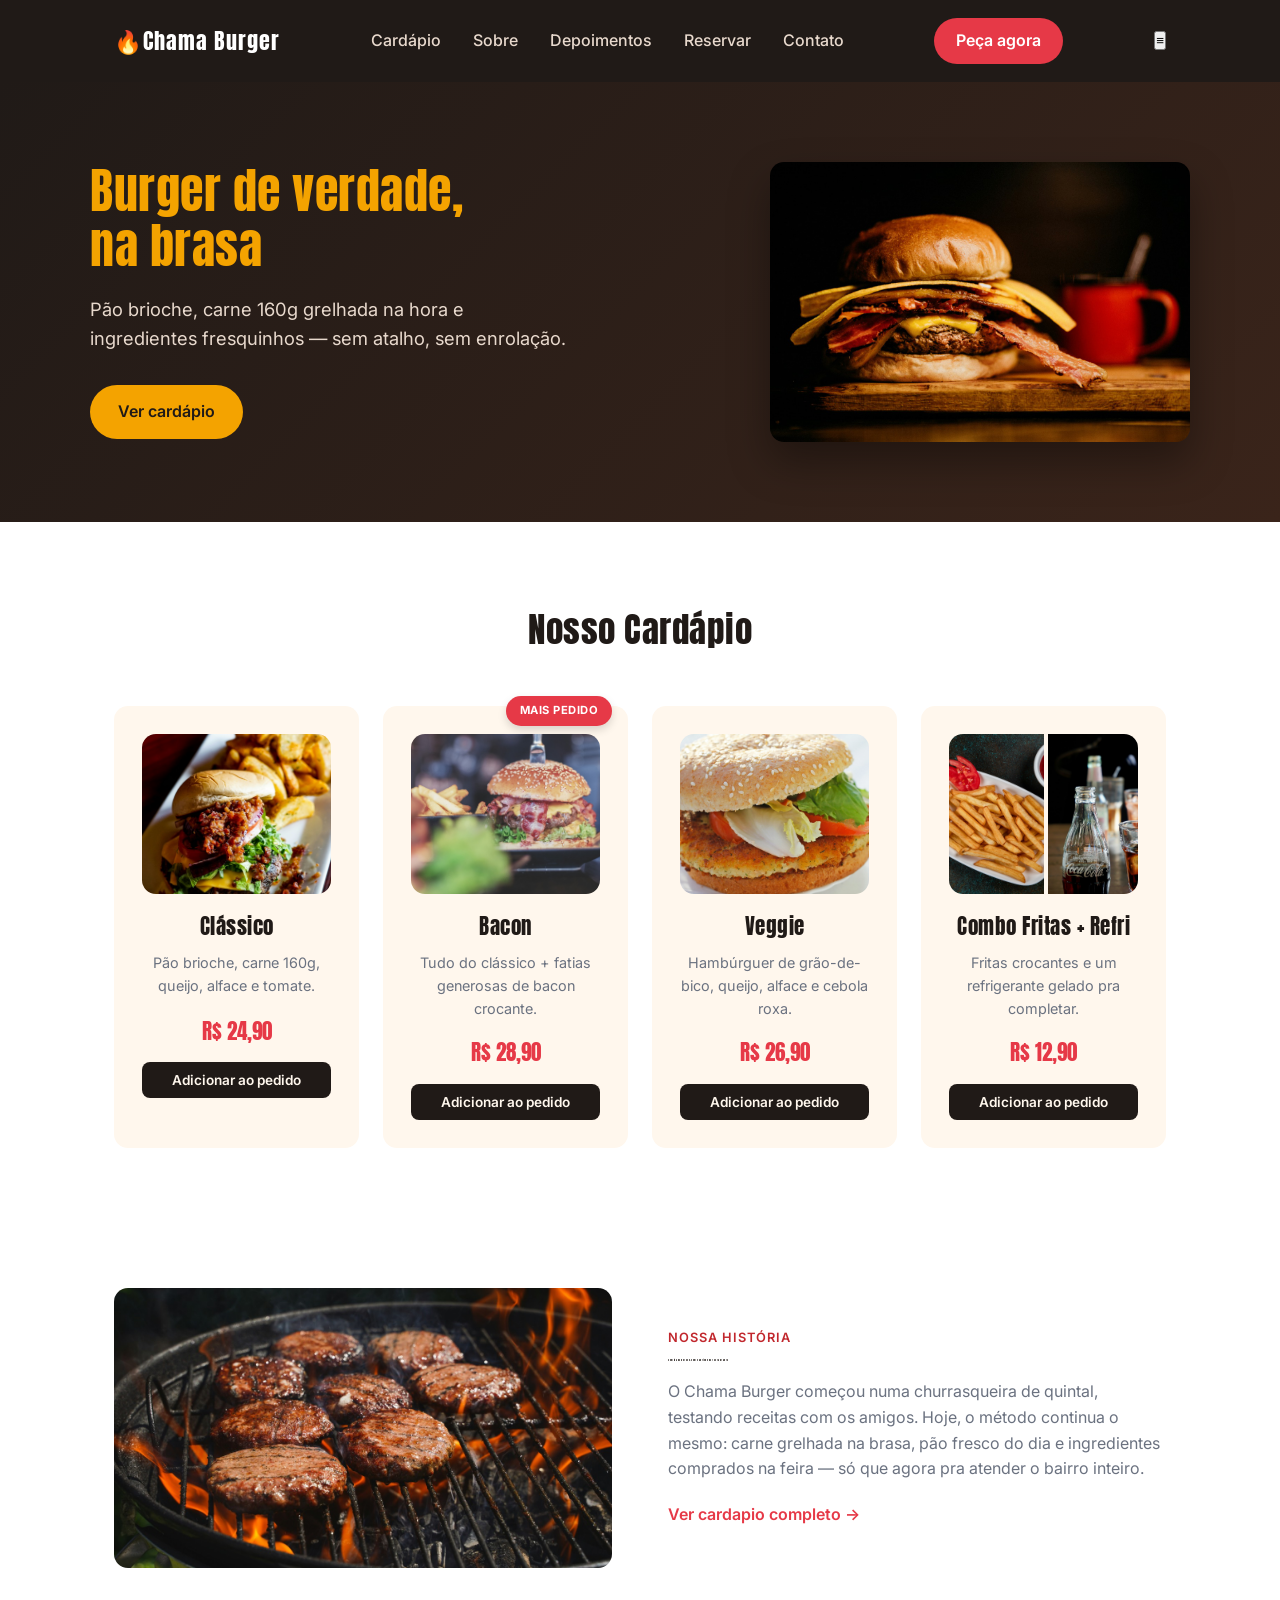
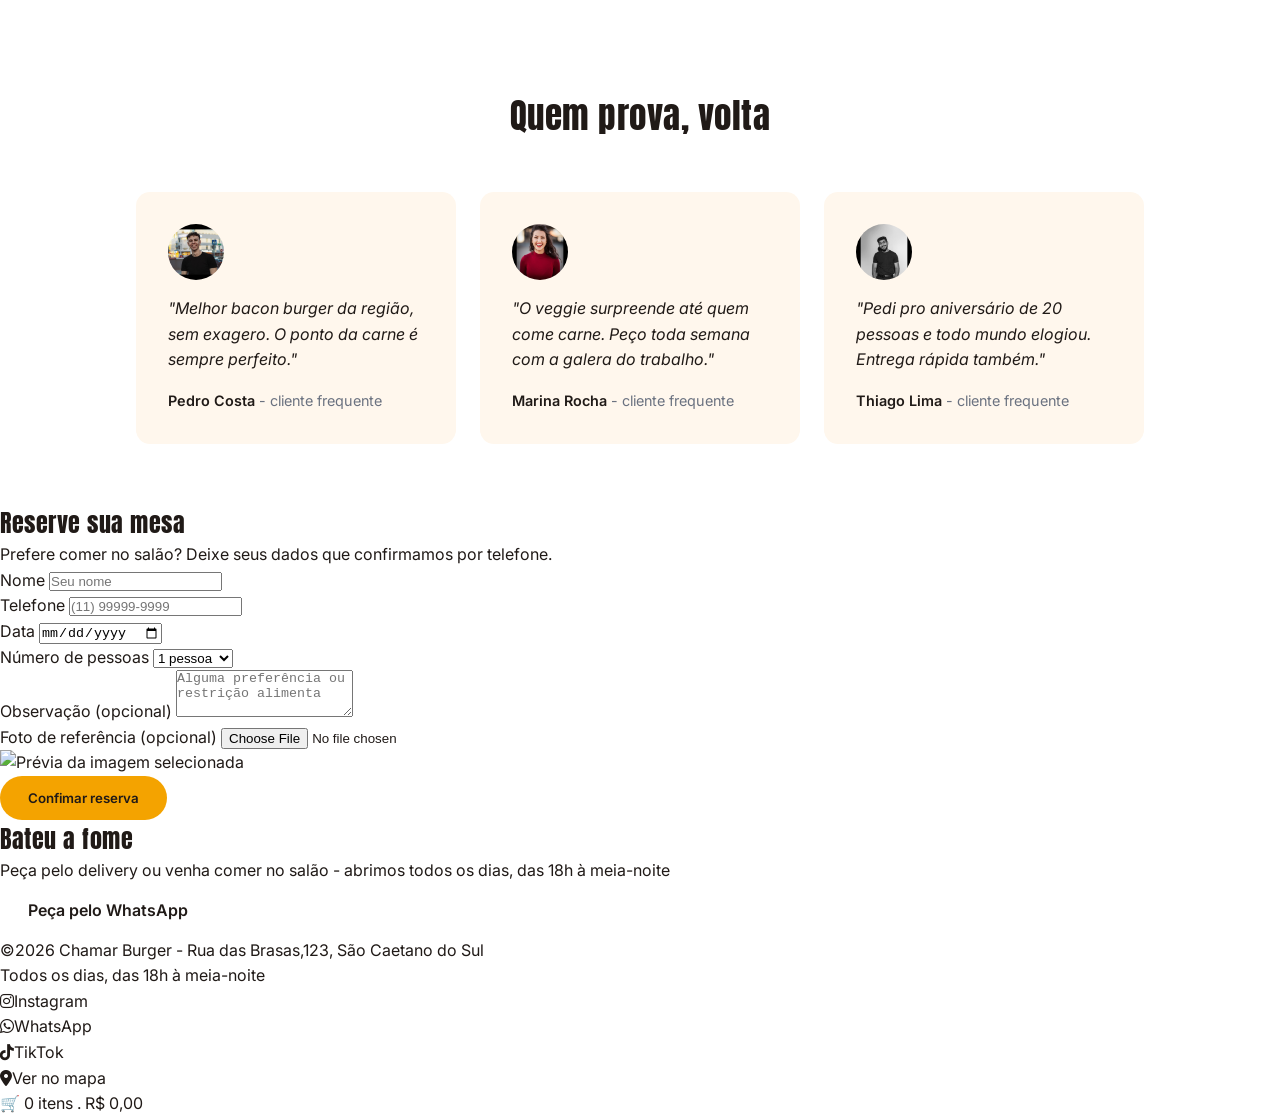
==== commit 6462088b: "aula 14/10/26" ====
--- a/ChamaBurger1/index.html
+++ b/ChamaBurger1/index.html
@@ -18,8 +18,8 @@
                 <li><a href="#cardapio">Cardápio</a></li>
                 <li><a href="#sobre">Sobre</a></li>
                 <li><a href="#depoimentos">Depoimentos</a></li>
-                <li><a href="#Reserva">Reservar</a></li>
-                <li><a href="#Contato">Contato</a></li>
+                <li><a href="#reserva">Reservar</a></li>
+                <li><a href="#contato">Contato</a></li>
             </ul>
             <a href="#pedir" class="botao botao-nav">Peça agora</a>
             <button class="menu-abrir" id="menurAbrir" aria-label="Abrir menu">≡</button>
@@ -47,7 +47,7 @@
             <div class="cardapio-itens">
 
                 <article class="cardapio-item">
-                    <div class="cardaipo-item-imagem">
+                    <div class="cardapio-item-imagem">
                         <img src="assets/images/burger-classico.jpg"
                             alt="Foto do burger Clássico: pão brioche, carne, tomate e queijo">
                     </div>
@@ -60,7 +60,7 @@
 
                 <article class="cardapio-item">
                     <span class="selo">Mais pedido</span>
-                    <div class="cardaipo-item-imagem">
+                    <div class="cardapio-item-imagem">
                         <img src="assets/images/burger-bacon.jpg" alt="Foto do burger Bacon com fatias crocantes">
                     </div>
                     <h3>Bacon</h3>
@@ -70,7 +70,7 @@
                 </article>
 
                 <article class="cardapio-item">
-                    <div class="cardaipo-item-imagem">
+                    <div class="cardapio-item-imagem">
                         <img src="assets/images/burger-veggie.jpg"
                             alt="Foto do burger Veggie com grão-de-bico e salada">
                     </div>
@@ -82,7 +82,7 @@
                 </article>
 
                 <article class="cardapio-item">
-                    <div class="cardaipo-item-imagem cardaipo-item-imagem-combo">
+                    <div class="cardapio-item-imagem cardapio-item-imagem-combo">
                         <img src="assets/images/fritas.jpg" alt="Porção de fritas crocantes">
                         <img src="assets/images/bebida.jpg" alt="Refrigerante gelado com gelo">
                     </div>
@@ -97,7 +97,7 @@
 
         <!-- Sobre -->
         <section class="sobre" id="sobre">
-            <div class="Sobre-imagem">
+            <div class="sobre-imagem">
                 <img src="assets/images/sobre-burger.jpg" alt="Hambúrguer na brasa " width="800" height="500">
             </div>
 
@@ -105,35 +105,35 @@
                 <span class="secao-rotulo">Nossa história</span>
                 <h2>Comida de boteco, com capricho de restaurante</h2>
                 <p>O Chama Burger começou numa churrasqueira de quintal, testando receitas com os
-                    amigos. Hoje, o método continua o mesmo: carne grelhada na brasa, pão fresco
-                    do dia e ingredientes comprados na feira — só que agora pra atender o bairro
-                    inteiro.
+                amigos. Hoje, o método continua o mesmo: carne grelhada na brasa, pão fresco
+                do dia e ingredientes comprados na feira — só que agora pra atender o bairro
+                inteiro.
                 </p>
                 <a href="#cardapio" class="link-seta">Ver cardapio completo →</a>
             </div>
         </section>
 
         <!-- Depoimentos -->
-        <section class="Depoimentos" id="Depoimentos">
+        <section class="depoimentos" id="depoimentos">
 
             <h2>Quem prova, volta</h2>
-            <div class="Depoimentos-lista">
-
-                <article class="Depoimento">
+            <div class="depoimentos-lista">
+
+                <article class="depoimento">
                     <img src="assets/images/avatar-pedro.jpg" alt="foto de Pedro Costa" class="avatar">
                     <p class="citacao">"Melhor bacon burger da região, sem exagero. O ponto da carne é sempre perfeito."
                     </p>
                     <p class="autor">Pedro Costa <span>- cliente frequente</span></p>
                 </article>
 
-                <article class="Depoimento">
+                <article class="depoimento">
                     <img src="assets/images/avatar-marina.jpg" alt="foto de Marina Rocha" class="avatar">
                     <p class="citacao">"O veggie surpreende até quem come carne. Peço toda semana com a galera do
                         trabalho."</p>
                     <p class="autor">Marina Rocha <span>- cliente frequente</span></p>
                 </article>
 
-                <article class="Depoimento">
+                <article class="depoimento">
                     <img src="assets/images/avatar-thiago.jpg" alt="foto de Thiago Lima" class="avatar">
                     <p class="citacao">"Pedi pro aniversário de 20 pessoas e todo mundo elogiou. Entrega rápida também."
                     </p>
--- a/ChamaBurger1/style.css
+++ b/ChamaBurger1/style.css
@@ -1,3 +1,6 @@
+@import url('https://fonts.googleapis.com/css2?family=Anton&family=Inter:ital,opsz,wght@0,14..32,100..900;1,14..32,100..900&display=swap');
+
+
 :root {
     --color-primary: #e63947;
     --color-primary-dark: #c1272d;
@@ -7,18 +10,371 @@
     --color-gray: #6b7280;
     --radius: 14px;
     --font-titulo: "Anton", Impact, sans-serif;
-    --font-base: "Inter", roboto, Helvetica, Arial, sans-serif;
-}
-
-*{
+    --font-base: "Inter", Roboto, Helvetica, Arial, sans-serif;
+}
+
+html {
+    scroll-behavior: smooth;
+}
+
+* {
     margin: 0;
     padding: 0;
     box-sizing: border-box;
 }
 
-body{
+body {
     font-family: var(--font-base);
     color: var(--color-dark);
     line-height: 1.6;
-    
-}
+}
+
+h1, h2, h3 {
+    font-family: var(--font-titulo);
+    font-weight: 400;
+    letter-spacing: 0.5px;
+}
+
+a {
+    text-decoration: none;
+    color: inherit;
+}
+
+ul {
+    list-style: none;
+}
+
+img {
+    max-width: 100%;
+    display: block;
+}
+
+.botao {
+    display: inline-block;
+    padding: 14px 28px;
+    border: none;
+    border-radius: 999px;
+    font-family: var(--font-base);
+    font-weight: 600;
+    text-align: center;
+    cursor: pointer;
+    transition: transform 0.2s, box-shadow 0.2s;
+}
+
+.botao:hover {
+    transform: translateY(-2px);
+}
+
+.botao-nav {
+    background: var(--color-primary);
+    color: #fff;
+    padding: 10px 22px;
+}
+
+.cabecalho-site {
+    background: var(--color-dark);
+    top: 0;
+    z-index: 10;
+    position: sticky;
+}
+
+.barra-navegacao {
+    max-width: 1100px;
+    margin: 0 auto;
+    display: flex;
+    align-items: center;
+    justify-content: space-between;
+    padding: 18px 24px;
+}
+
+.logo {
+    font-family: var(--font-titulo);
+    font-size: 1.4rem;
+    color: #fff;
+    letter-spacing: 1px;
+}
+
+.menu-links {
+    display: flex;
+    gap: 32px;
+}
+
+.menu-links a {
+    color: #e8d9cd;
+    font-weight: 500;
+}
+
+.menu-links a:hover {
+    color: #fff;
+}
+
+.botao-primario {
+    background: var(--color-accent);
+    color: var(--color-dark);
+}
+
+.botao-primario:hover {
+    box-shadow: 0 8px 20px rgba(244, 163, 0, 0.4);
+}
+
+.destaque {
+    background: linear-gradient(135deg, var(--color-dark), #3a241a);
+    width: 100%;
+    padding: 80px 24px;
+}
+
+.destaque-conteudo {
+    max-width: 1100px;
+    margin: 0 auto;
+    display: flex;
+    align-items: center;
+    justify-content: center;
+    gap: 48px;
+    color: #fff;
+}
+
+.destaque-texto {
+    flex: 1 1 400px;
+}
+
+.destaque h1 {
+    font-size: 3rem;
+    line-height: 1.15;
+    margin-bottom: 20px;
+    color: var(--color-accent);
+}
+
+.destaque p {
+    font-size: 1.15rem;
+    color: #e8d9cd;
+    max-width: 480px;
+    margin-bottom: 32px;
+}
+
+.destaque-imagem {
+    flex: 1 1 260px;
+    max-width: 420px;
+    border-radius: var(--radius);
+    overflow: hidden;
+    box-shadow: 0 20px 40px rgba(0, 0, 0, 0.35);
+}
+
+.destaque-imagem img {
+    width: 100%;
+    object-fit: cover;
+}
+
+.cardapio {
+    max-width: 1100px;
+    margin: 0 auto;
+    padding: 80px 24px;
+    text-align: center;
+}
+
+.cardapio h2 {
+    font-size: 2.2rem;
+    margin-bottom: 48px;
+}
+
+.cardapio-itens {
+    display: flex;
+    gap: 24px;
+    flex-wrap: wrap;
+    justify-content: center;
+}
+
+.cardapio-item {
+    background: var(--color-light);
+    border-radius: var(--radius);
+    padding: 28px;
+    flex: 1 1 220px;
+    max-width: 260px;
+    position: relative;
+    transition: transform 0.2s, box-shadow 0.2s;
+}
+
+.cardapio-item:hover {
+    transform: translateY(-6px);
+    box-shadow: 0 12px 24px rgba(0, 0, 0, 0.12);
+}
+
+.selo {
+    position: absolute;
+    top: -10px;
+    right: 16px;
+    background: var(--color-primary);
+    color: #fff;
+    font-size: 0.7rem;
+    font-weight: 700;
+    text-transform: uppercase;
+    letter-spacing: 0.5px;
+    padding: 6px 14px;
+    border-radius: 999px;
+    box-shadow: 0 4px 8px rgba(0, 0, 0, 0.15);
+}
+
+.cardapio-item-imagem {
+    width: 100%;
+    height: 160px;
+    margin-bottom: 16px;
+    border-radius: var(--radius);
+    overflow: hidden;
+}
+
+.cardapio-item-imagem img {
+    width: 100%;
+    height: 100%;
+    object-fit: cover;
+}
+
+.cardapio-item-imagem-combo {
+    display: flex;
+    gap: 4px;
+}
+
+.cardapio-item-imagem-combo img {
+    width: 50%;
+    height: 100%;
+    object-fit: cover;
+}
+
+.cardapio-item h3 {
+    font-size: 1.3rem;
+    margin-bottom: 8px;
+}
+
+.cardapio-item p {
+    color: var(--color-gray);
+    font-size: 0.9rem;
+    margin-bottom: 16px;
+    min-height: 48px;
+}
+
+.preco {
+    font-family: var(--font-titulo);
+    color: var(--color-primary);
+    font-size: 1.3rem;
+}
+
+.adicionar-carrinho {
+    width: 100%;
+    background-color: var(--color-dark);
+    color: var(--color-light);
+    padding: 10px;
+    border-radius: 8px;
+    margin-top: 14px;
+    border: none;
+    font-family: var(--font-base);
+    font-weight: 600;
+    font-size: 0.85rem;
+    cursor: pointer;
+    transition: background 0.2s;
+}
+
+.adicionar-carrinho:hover {
+    background-color: var(--color-primary);
+}
+
+.sobre {
+    max-width: 1100px;
+    margin: 0 auto;
+    padding: 60px 24px;
+    display: flex;
+    align-items: center;
+    gap: 56px;
+}
+
+.sobre-texto {
+    flex: 1 1 400px;
+}
+
+.secao-rotulo{
+    display: block;
+    font-family: var(--font-base);
+    font-size: 0.8rem;
+    font-weight: 600;
+    color: var(--color-primary-dark);
+    text-transform: uppercase;
+    letter-spacing: 1px;
+    margin-bottom: 12px;
+}
+
+.sobre-texto h2 {
+    font-size: 1.8px;
+    margin-bottom: 16px;
+}
+
+.sobre-texto p {
+    color: var(--color-gray);
+    margin-bottom: 20px;
+}
+
+.link-seta {
+    color: var(--color-primary);
+    font-weight: 600;
+}
+
+.link-seta:hover{
+    text-decoration: underline;
+}
+.sobre-imagem {
+    flex: 1 1 400px;
+}
+
+.sobre-imagem img {
+    border-radius: var(--radius);
+    width: 100%;
+    height: auto;
+}
+
+.depoimentos {
+    max-width: 1100px;
+    margin: 0 auto;
+    padding: 60px 24px;
+    text-align: center;
+}
+
+.depoimentos h2 {
+    font-size: 2.2rem;
+    margin-bottom: 48px;
+}
+
+.depoimentos-lista {
+    display: flex;
+    gap: 24px;
+    flex-wrap: wrap;
+    justify-content: center;
+}
+
+.depoimento {
+    background-color: var(--color-light);
+    border-radius: var(--radius);
+    padding: 32px;
+    flex: 1 1 280px;
+    max-width: 320px;
+    text-align: left;
+}
+
+.avatar {
+    width: 56px;
+    height: 56px;
+    border-radius: 50%;
+    object-fit: cover;
+    margin-bottom: 16px;
+}
+
+.citacao {
+    font-style: italic;
+    color: var(--color-dark);
+    margin-bottom: 16px;
+}
+
+.autor {
+    font-weight: 600;
+    font-size: 0.9rem;
+}
+
+.autor span {
+    font-weight: 400;
+    color: var(--color-gray);
+}
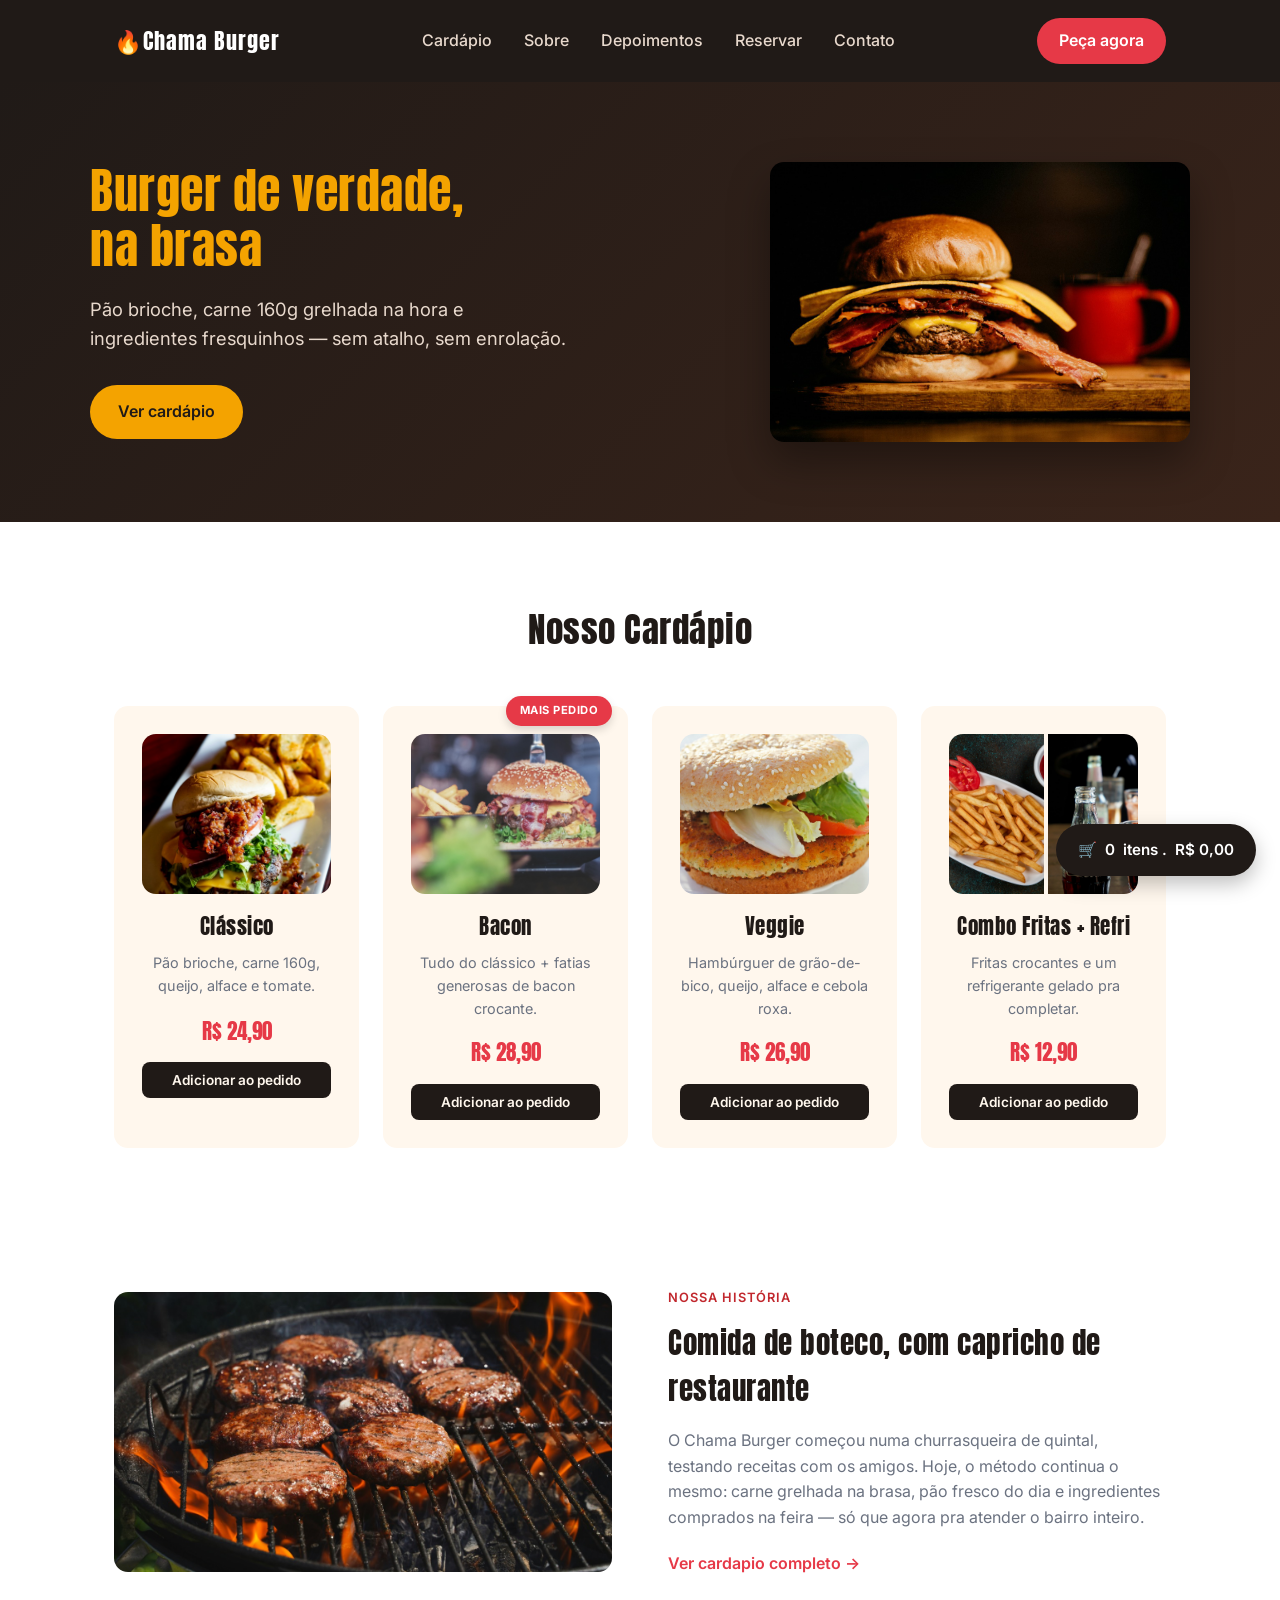
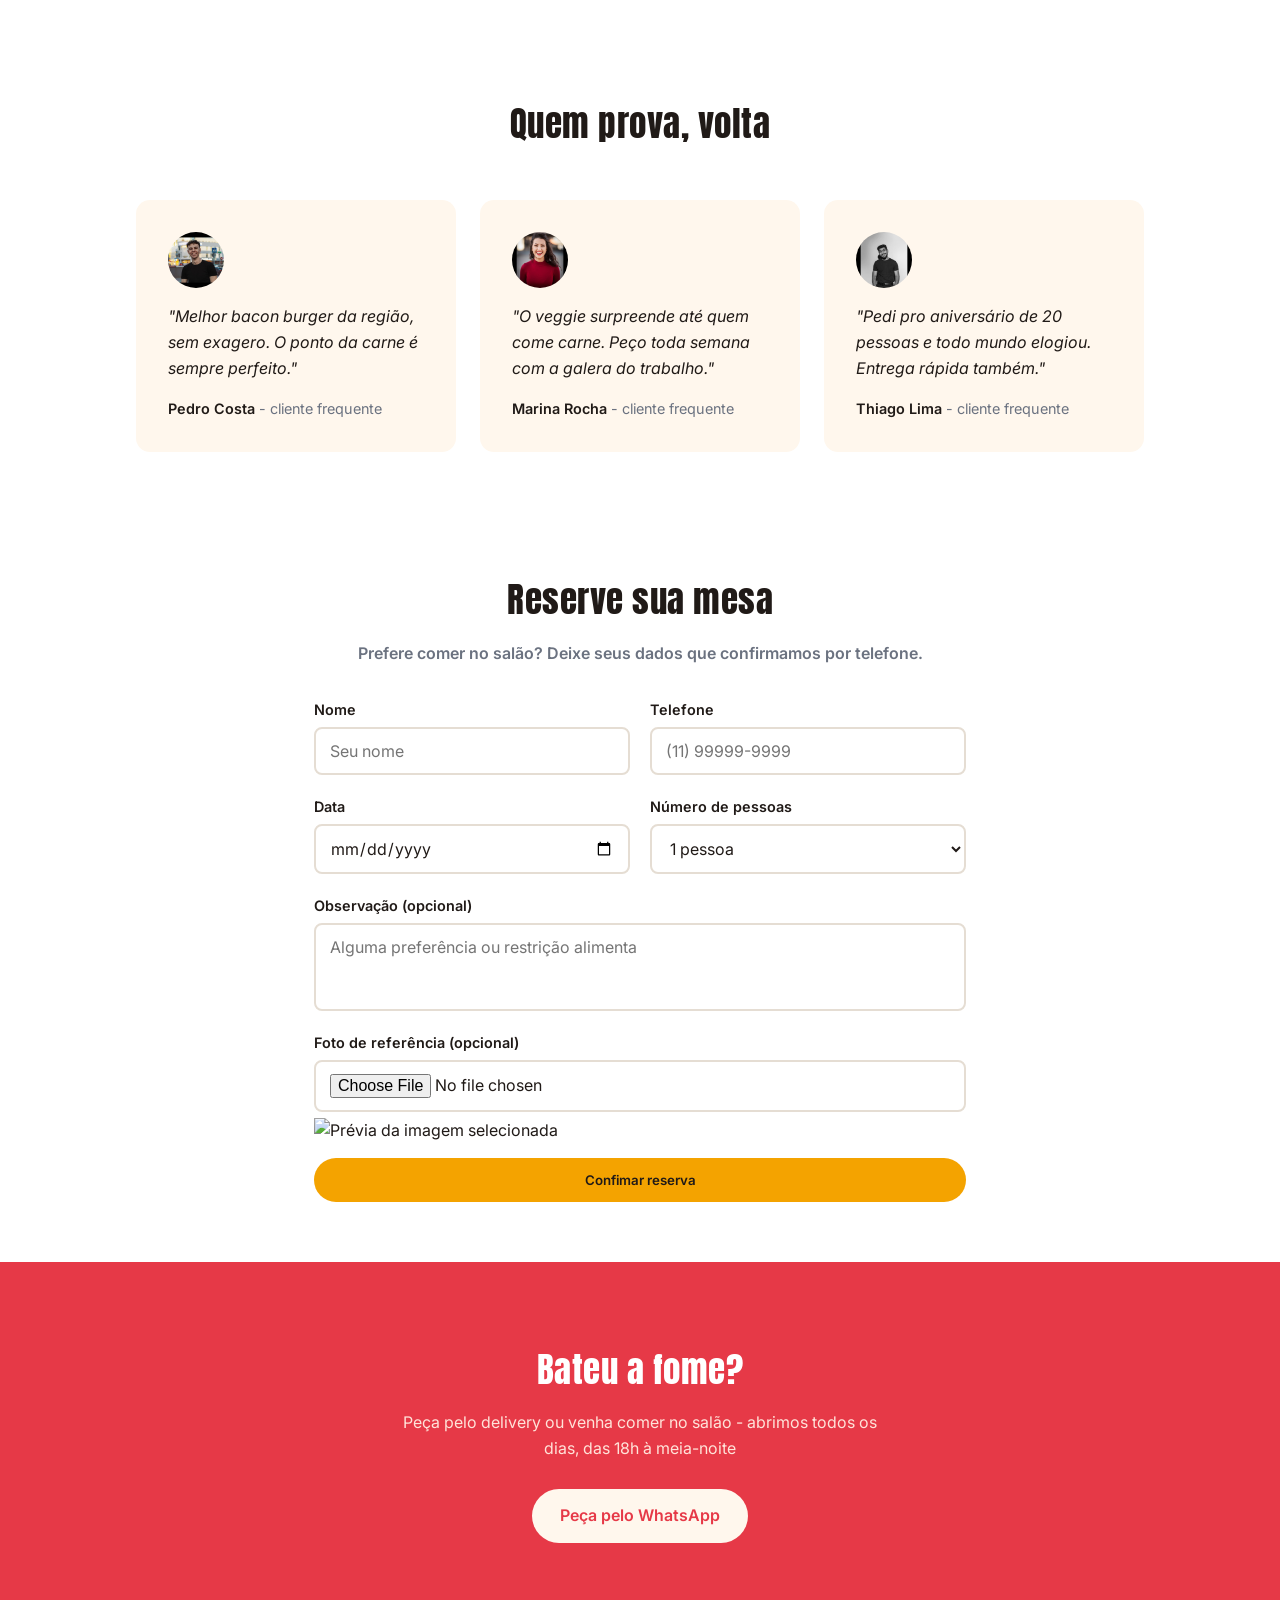
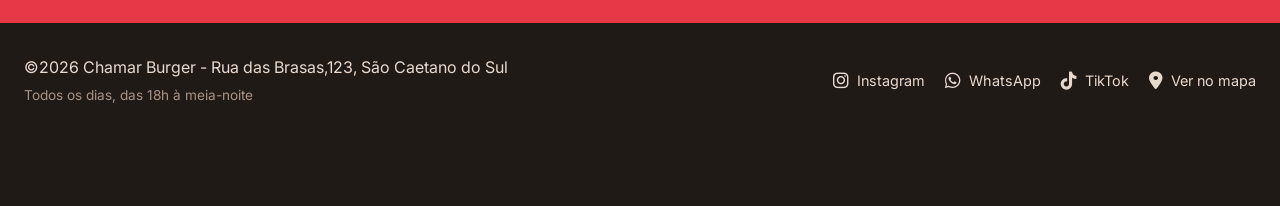
==== commit 7646bf22: "15/10/26 finalizando o css" ====
--- a/ChamaBurger1/index.html
+++ b/ChamaBurger1/index.html
@@ -103,12 +103,15 @@
 
             <div class="sobre-texto">
                 <span class="secao-rotulo">Nossa história</span>
+
                 <h2>Comida de boteco, com capricho de restaurante</h2>
+
                 <p>O Chama Burger começou numa churrasqueira de quintal, testando receitas com os
                 amigos. Hoje, o método continua o mesmo: carne grelhada na brasa, pão fresco
                 do dia e ingredientes comprados na feira — só que agora pra atender o bairro
                 inteiro.
                 </p>
+
                 <a href="#cardapio" class="link-seta">Ver cardapio completo →</a>
             </div>
         </section>
@@ -199,7 +202,7 @@
         <!-- Final -->
 
         <section class="chamada-final" id="pedir">
-            <h2>Bateu a fome</h2>
+            <h2>Bateu a fome?</h2>
             <p>
                 Peça pelo delivery ou venha comer no salão - abrimos todos os dias, das 18h à meia-noite
             </p>
--- a/ChamaBurger1/style.css
+++ b/ChamaBurger1/style.css
@@ -300,7 +300,7 @@
 }
 
 .sobre-texto h2 {
-    font-size: 1.8px;
+    font-size: 1.8rem;
     margin-bottom: 16px;
 }
 
@@ -377,4 +377,195 @@
 .autor span {
     font-weight: 400;
     color: var(--color-gray);
-}+}
+
+.reserva {
+    max-width: 700px;
+    text-align: center;
+    margin: 0 auto;
+    padding: 60px 24px;
+}
+
+.reserva h2 {
+    font-size: 2.2rem;
+    margin-bottom: 12px;
+}
+
+.reserva > p {
+    color: var(--color-gray);
+    font-weight: 600;
+    margin-bottom: 32px;
+}
+
+.reserva-formulario {
+    display: flex;
+    gap: 20px;
+    flex-wrap: wrap;
+    text-align: left;
+}
+
+.linha-formulario {
+    flex: 1 1 220px;
+    display: flex;
+    flex-direction: column; 
+    gap: 6px;
+}
+
+.linha-formulario-completa {
+    flex: 1 1 100%;
+}
+
+.linha-formulario label {
+    font-weight: 600;
+    font-size: 0.9rem;
+}
+
+.linha-formulario input, 
+.linha-formulario select, 
+.linha-formulario textarea {
+    width: 100%;
+    font-family: var(--font-base);
+    font-size: 1rem;
+    padding: 12px 14px;
+    border: 2px solid #e5ddd3;
+    border-radius: 8px;
+    background: #fff;
+    color: var(--color-dark);
+}
+
+.linha-formulario input:focus,
+.linha-formulario select:focus,
+.linha-formulario textarea:focus {
+    outline: none;
+    border-color: var(--color-primary);
+}
+
+.linha-formulario textarea {
+    resize: none; /* trava o input e não deixa aumentar*/
+}
+
+.formulario-enviar {
+    flex: 1 1 100%;
+    border: none;
+    cursor: pointer;
+    margin-top: 8px;
+}
+
+.botao-destaque {
+    background: var(--color-light);
+    color: var(--color-primary);
+}
+
+.chamada-final {
+    background:var(--color-primary);
+    text-align: center;
+    padding: 80px 24px;
+    color: #fff;
+}
+
+
+.chamada-final h2 {
+    font-size: 2.2rem;
+    margin-bottom: 12px;
+}
+
+.chamada-final p {
+    margin-bottom: 28px;
+    max-width: 500px;
+    margin-left: auto;
+    margin-right: auto;
+    color: #ffe3d9;
+}
+
+.rodape-site {
+    background: var(--color-dark);
+    color: #e8d9cd;
+    display: flex;
+    flex-wrap: wrap;
+    gap: 20px;
+    justify-content: space-between;
+    align-items: center;
+    padding: 32px 24px 100px;
+}
+
+.rodape-horario {
+    font-size: 0.85rem;
+    color: #a89485;
+    margin-top: 4px;
+}
+
+.rodape-links {
+    display: flex;
+    flex-wrap: wrap;
+    gap: 20px;
+}
+
+.rodape-links a {
+    display: flex;
+    align-items: center;
+    gap: 8px;
+    font-size: 0.9rem;
+}
+
+.rodape-links a i {
+    font-size: 18px;
+    color: inherit;
+}
+
+.rodape-links a:hover {
+    color: #fff;
+}
+
+@media (max-width: 780px) {
+    .sobre, .destaque-conteudo {
+        flex-direction: column;
+    }
+
+    .destaque-texto, .destaque-imagem, .sobre-texto, .sobre-imagem {
+        width: 100%;
+
+    }
+}
+
+@media (max-width: 640px) {
+    .menu-links {
+        display: none;
+    }
+
+
+    .destaque h1 {
+        font-size: 2.2rem;
+    }
+
+    .rodape-site {
+        flex-direction: column;
+        text-align: center;
+    }
+}
+
+.menu-abrir {
+        display: none;
+        background: none;
+        border: none;
+        color: #fff;
+        font-size: 1.6rem;
+        cursor: pointer;
+        line-height: 1;
+    }
+
+    .carrinho-resumo {
+        position: fixed;
+        bottom: 24px;
+        right: 24px;
+        background: var(--color-dark);
+        color: #fff;
+        padding: 14px 22px;
+        border-radius: 999px;
+        box-shadow: 0 8px 20px rgba(0, 0, 0, 0.25);
+        font-weight: 600;
+        font-size: 0.95rem;
+        z-index: 20;
+        display: flex;
+        align-items: center;
+        gap: 8px;
+    }
